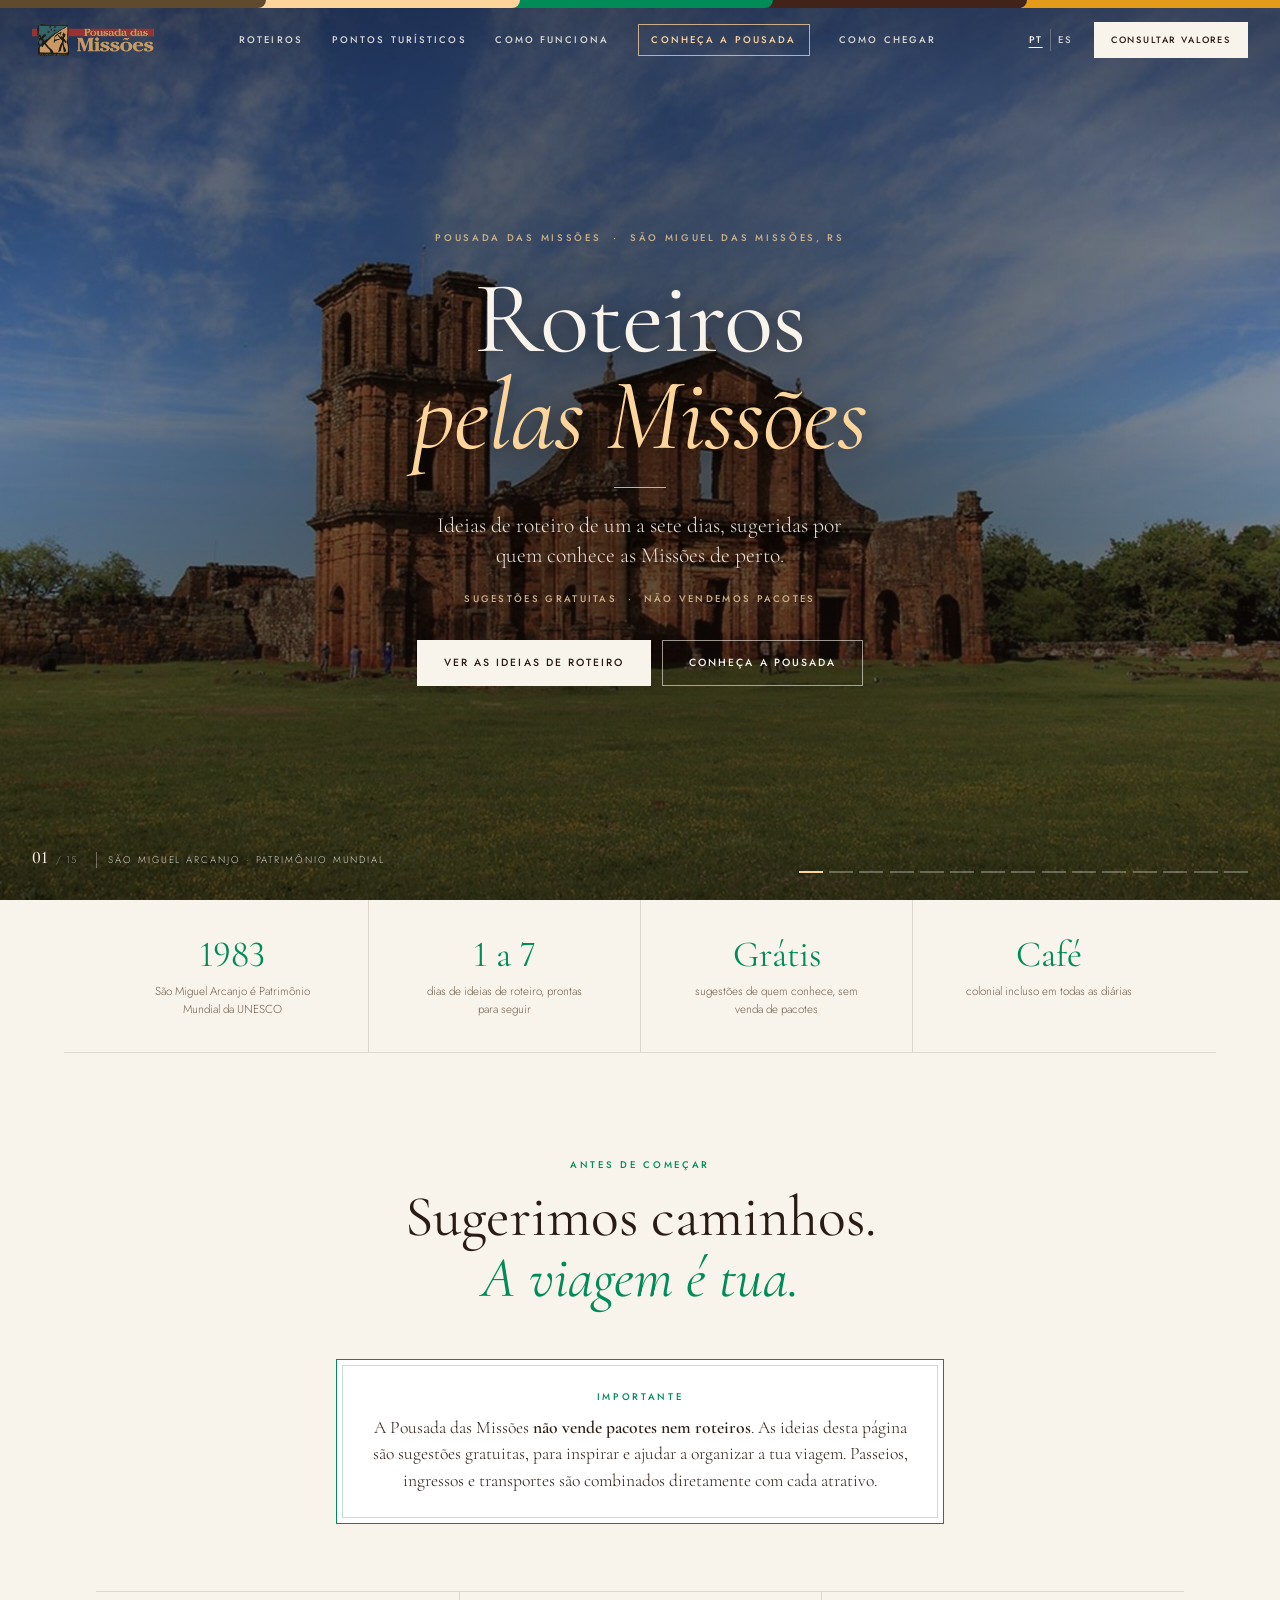
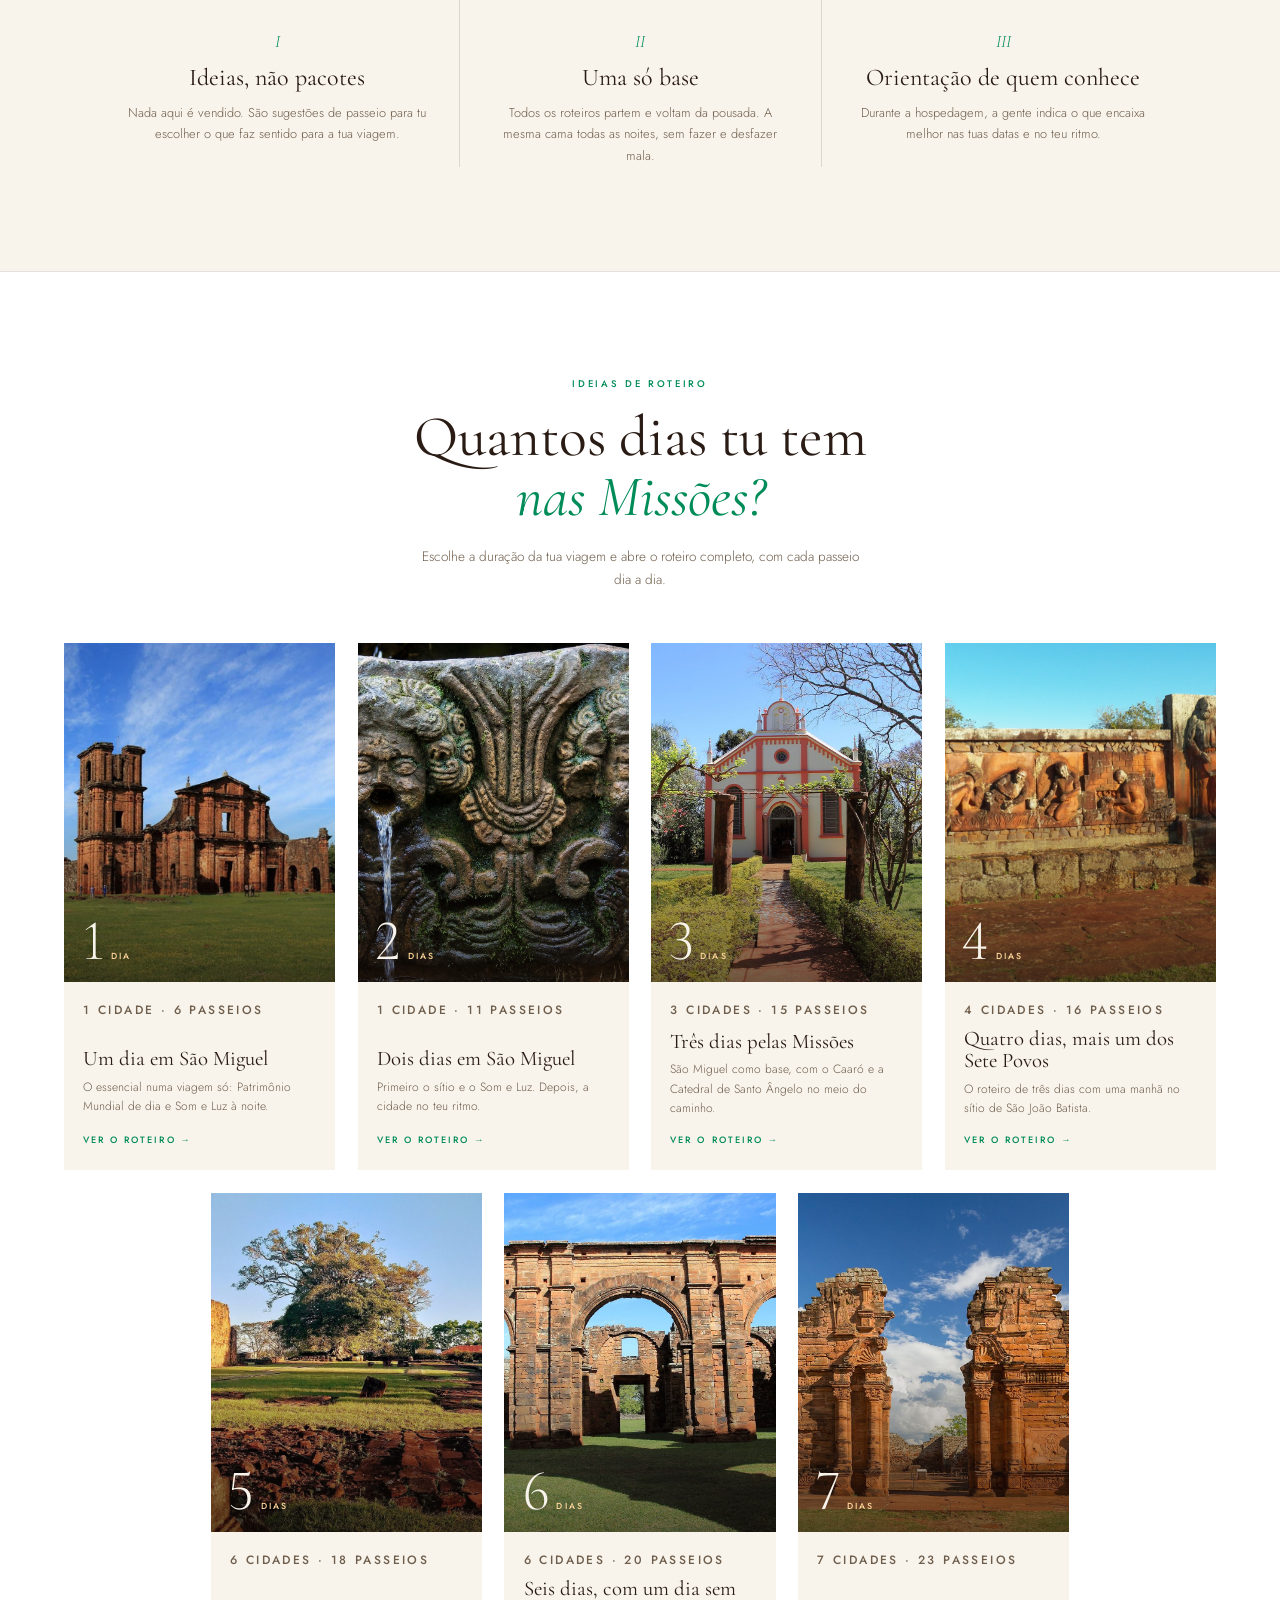
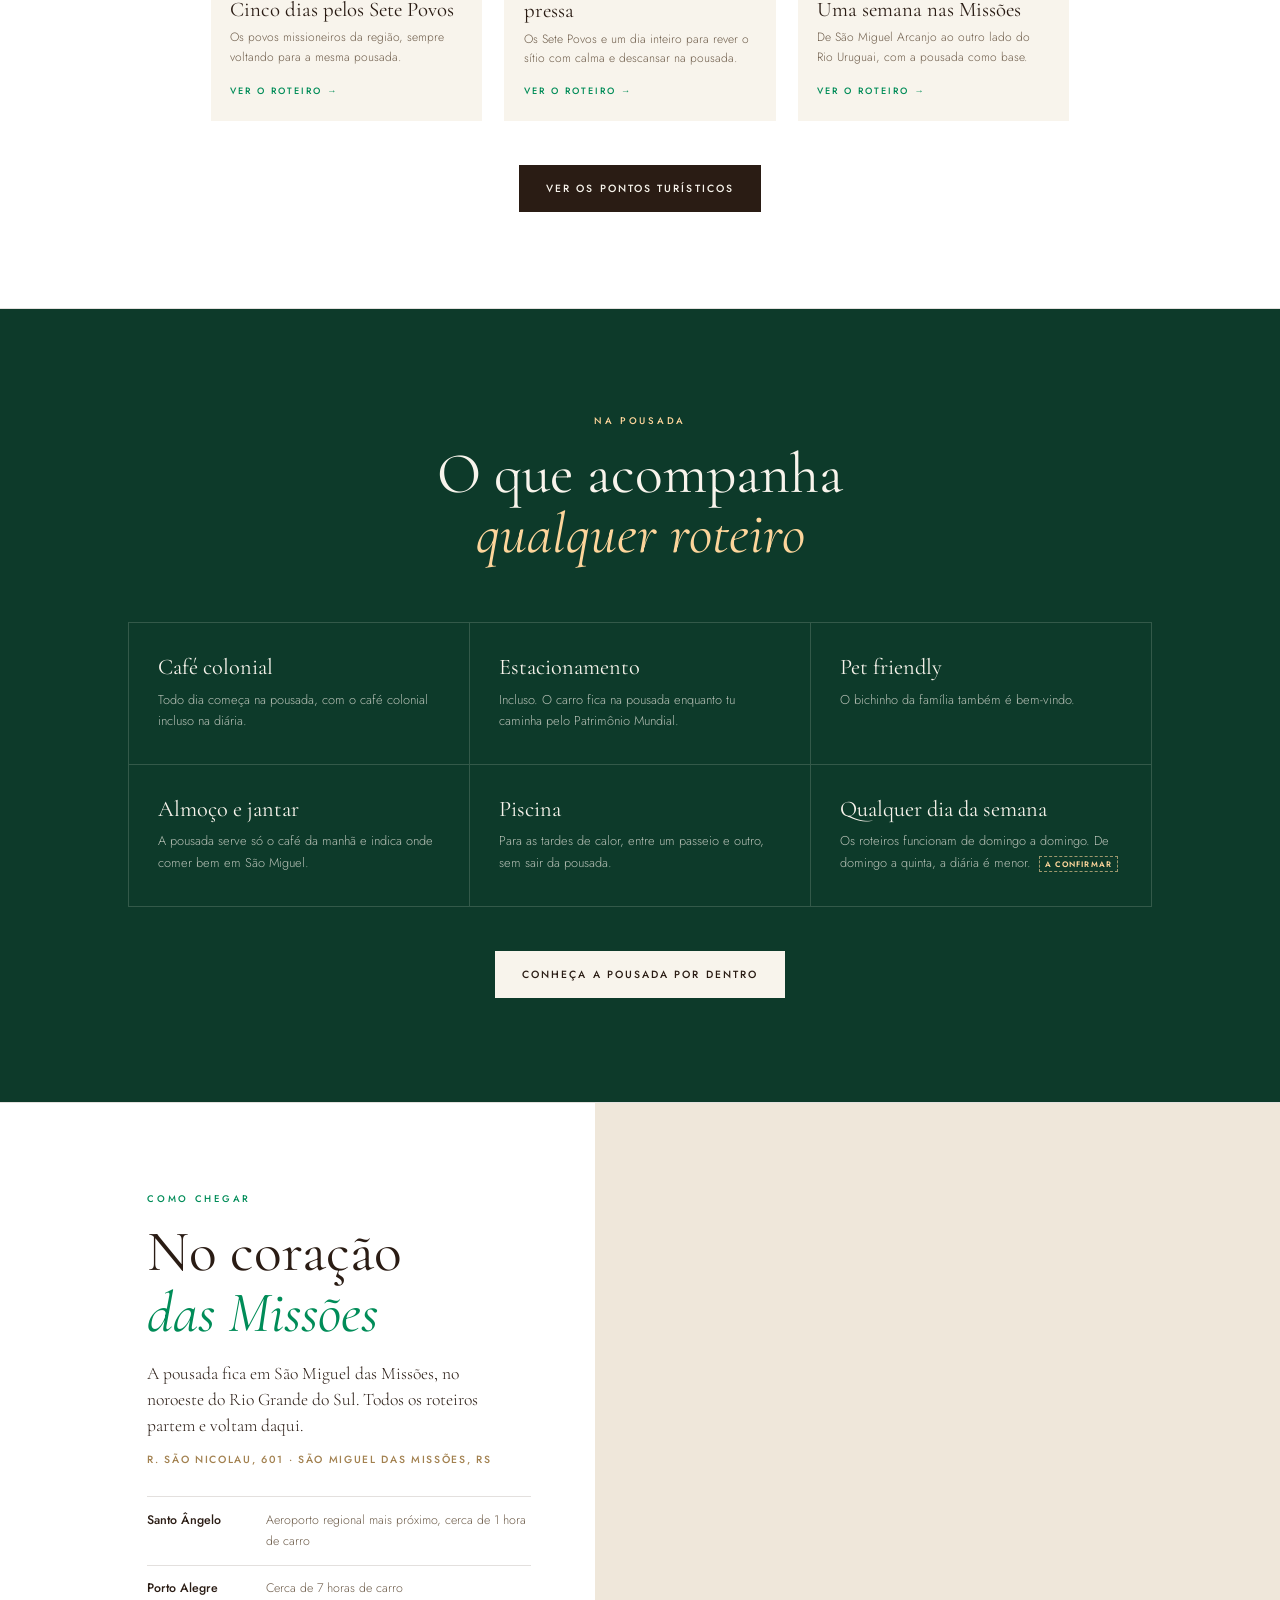
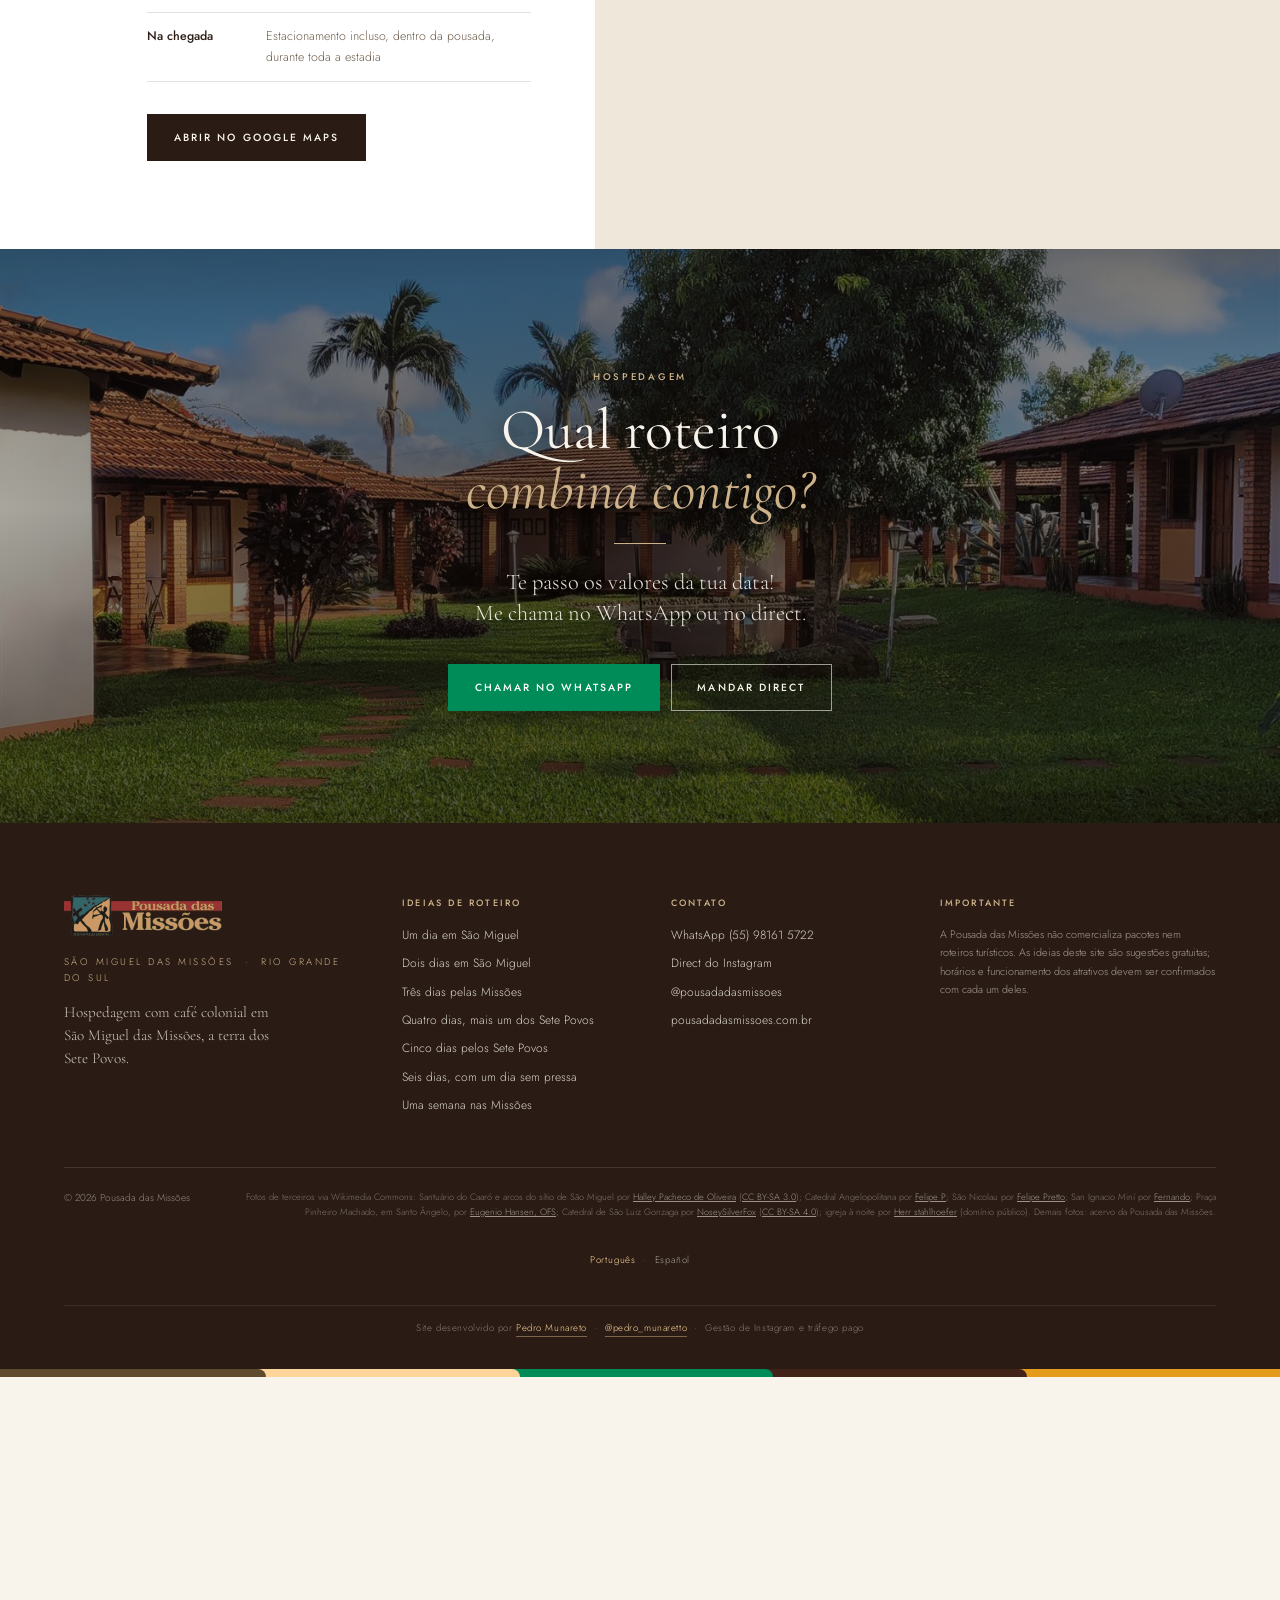
==== index.html @ 0c50c418 "Pagina de pontos turisticos (indice, galeria por ponto, links para os roteiros) e filtro de capa pel" ====
<!doctype html>
<html lang="pt-BR">
<head>
<meta charset="utf-8">
<meta name="viewport" content="width=device-width, initial-scale=1">
<title data-es="Itinerarios por las Misiones | Pousada das Missões">Roteiros pelas Missões | Pousada das Missões</title>
<meta name="description" content="Ideias de roteiro de um a sete dias em São Miguel das Missões e na região dos Sete Povos. Sugestões gratuitas da Pousada das Missões, que não vende pacotes." data-es-content="Ideas de itinerario de uno a siete días en São Miguel das Missões y en la región de los Siete Pueblos. Sugerencias gratuitas de la Pousada das Missões, que no vende paquetes.">
<!-- RASCUNHO: tirar a linha abaixo quando os donos aprovarem os textos -->
<meta name="robots" content="noindex">
<meta property="og:title" content="Roteiros pelas Missões | Pousada das Missões">
<meta property="og:description" content="Ideias de roteiro de um a sete dias. Sugestões gratuitas, sem venda de pacotes.">
<meta property="og:image" content="https://pedronicolasmm-coder.github.io/pousada-roteiros/img/capa.jpg">
<meta property="og:url" content="https://pedronicolasmm-coder.github.io/pousada-roteiros/">
<meta property="og:type" content="website">
<meta property="og:locale" content="pt_BR">
<meta property="og:locale:alternate" content="es_AR">
<meta name="theme-color" content="#2a1c14">
<link rel="icon" href="img/icone.png">
<link rel="apple-touch-icon" href="img/icone-180.png">
<link rel="alternate" hreflang="pt-BR" href="https://pedronicolasmm-coder.github.io/pousada-roteiros/">
<link rel="alternate" hreflang="es" href="https://pedronicolasmm-coder.github.io/pousada-roteiros/?lang=es">
<link rel="preconnect" href="https://fonts.googleapis.com">
<link rel="preconnect" href="https://fonts.gstatic.com" crossorigin>
<link href="https://fonts.googleapis.com/css2?family=Cormorant+Garamond:ital,wght@0,400;0,500;0,600;1,400;1,500&family=Jost:wght@300;400;500;600&display=swap" rel="stylesheet">
<script>/* idioma antes de desenhar a pagina: espanhol se o navegador pedir ou se a pessoa escolher ES */
(function(){var l='pt',e=0;try{var q=/[?&]lang=(pt|es)\b/.exec(location.search);if(q){l=q[1];e=1}else{try{localStorage.removeItem('lang')}catch(y){}var s=sessionStorage.getItem('lang');if(s==='pt'||s==='es'){l=s;e=1}else{var n=navigator.languages||[navigator.language||''];for(var i=0;i<n.length;i++){var c=String(n[i]).toLowerCase();if(c.indexOf('pt')===0)break;if(c.indexOf('es')===0){l='es';break}}}}}catch(x){}
window.IDIOMA=l;window.IDIOMA_ESCOLHIDO=e;if(l==='es'){var h=document.documentElement;h.lang='es';h.className+=' es';setTimeout(function(){h.className+=' pronto'},1500)}})();</script>
<link rel="stylesheet" href="estilo.css?v=20261112m">
</head>
<body>

<div class="faixa" aria-hidden="true"><i></i><i></i><i></i><i></i><i></i></div>

<header class="topo" id="topo">
  <a href="#" class="marca"><img src="img/logo.png" alt="Pousada das Missões"></a>
  <nav class="menu">
    <a href="#roteiros" data-es="Itinerarios">Roteiros</a>
    <a href="pontos.html" data-es="Qué visitar">Pontos turísticos</a>
    <a href="#sobre" data-es="Cómo funciona">Como funciona</a>
    <a href="pousada.html" class="destaque" data-es="Conocé la posada">Conheça a pousada</a>
    <a href="#chegar" data-es="Cómo llegar">Como chegar</a>
  </nav>
  <nav class="topo-mob" aria-label="Atalhos" data-es-aria-label="Accesos"><a href="index.html#roteiros" data-es="Itinerarios">Roteiros</a><a href="pousada.html" class="destaque" data-es="La posada">A pousada</a></nav>
  <button type="button" class="topo-menu-btn" id="menu-btn" aria-label="Abrir menu" data-es-aria-label="Abrir menú" aria-expanded="false"><span></span><span></span><span></span></button>
  <div class="topo-dir"><div class="idiomas" role="group" aria-label="Idioma"><a class="js-idioma" data-lang="pt" lang="pt-BR" hreflang="pt-BR" title="Português">PT</a><a class="js-idioma" data-lang="es" lang="es" hreflang="es" title="Español">ES</a></div><a class="btn btn-claro btn-peq" href="https://wa.me/5555981615722?text=Ol%C3%A1!%20Vi%20os%20roteiros%20e%20quero%20saber%20os%20valores%20para%20a%20minha%20data." data-es-href="https://wa.me/5555981615722?text=%C2%A1Hola%21%20Vi%20los%20itinerarios%20y%20quiero%20saber%20los%20precios%20para%20mi%20fecha." target="_blank" rel="noopener" data-es="Consultar precios">Consultar valores</a></div>
</header>

<section class="hero">
  <!-- capa rotativa: troca a cada 3 segundos. Para mudar, troque os arquivos ou acrescente outra linha igual (e mais um <i></i> em hero-prog) -->
  <div class="hero-fotos" aria-hidden="true">
    <figure class="foto hero-foto ativa" data-src="img/hero-igreja.jpg" data-legenda="São Miguel Arcanjo · Patrimônio Mundial" data-es-data-legenda="São Miguel Arcanjo · Patrimonio Mundial" data-label="Foto da capa: Patrimônio Mundial de São Miguel Arcanjo"></figure>
    <figure class="foto hero-foto" data-src="img/lugares/fonte.jpg" data-legenda="Fonte Missioneira · São Miguel das Missões" data-es-data-legenda="Fuente Misionera · São Miguel das Missões" data-label=""></figure>
    <figure class="foto hero-foto" data-src="img/hero-2.jpg" data-legenda="Cruz Missioneira · São Miguel das Missões" data-es-data-legenda="Cruz Misionera · São Miguel das Missões" data-label="" style="background-position: 38% center"></figure>
    <figure class="foto hero-foto" data-src="img/lugares/caaro.jpg" data-legenda="Santuário do Caaró · Caibaté" data-es-data-legenda="Santuario de Caaró · Caibaté" data-label=""></figure>
    <figure class="foto hero-foto" data-src="img/lugares/museu.jpg" data-legenda="Museu das Missões · São Miguel" data-es-data-legenda="Museo de las Misiones · São Miguel" data-label=""></figure>
    <figure class="foto hero-foto" data-src="img/hero-neblina.jpg" data-legenda="O sítio ao amanhecer · São Miguel" data-es-data-legenda="El sitio al amanecer · São Miguel" data-label=""></figure>
    <figure class="foto hero-foto" data-src="img/lugares/catedral.jpg" data-legenda="Catedral Angelopolitana · Santo Ângelo" data-es-data-legenda="Catedral Angelopolitana · Santo Ângelo" data-label=""></figure>
    <figure class="foto hero-foto" data-src="img/lugares/borraio.jpg" data-legenda="Borraio · São Miguel das Missões" data-es-data-legenda="Borraio · São Miguel das Missões" data-label=""></figure>
    <figure class="foto hero-foto" data-src="img/lugares/artesanato.jpg" data-legenda="Artesanato guarani · São Miguel das Missões" data-es-data-legenda="Artesanía guaraní · São Miguel das Missões" data-label=""></figure>
    <figure class="foto hero-foto" data-src="img/lugares/someluz.jpg" data-legenda="Espetáculo Som e Luz · São Miguel" data-es-data-legenda="Espectáculo Luz y Sonido · São Miguel" data-label=""></figure>
    <figure class="foto hero-foto" data-src="img/lugares/saojoao.jpg" data-legenda="Sítio de São João Batista · Entre-Ijuís" data-es-data-legenda="Sitio de São João Batista · Entre-Ijuís" data-label=""></figure>
    <figure class="foto hero-foto" data-src="img/hero-torre.jpg" data-legenda="A torre da igreja · São Miguel" data-es-data-legenda="La torre de la iglesia · São Miguel" data-label=""></figure>
    <figure class="foto hero-foto" data-src="img/lugares/saonic.jpg" data-legenda="São Nicolau · Sete Povos" data-es-data-legenda="São Nicolau · Siete Pueblos" data-label=""></figure>
    <figure class="foto hero-foto" data-src="img/lugares/argentina.jpg" data-legenda="San Ignacio Miní · Argentina" data-es-data-legenda="San Ignacio Miní · Argentina" data-label=""></figure>
    <figure class="foto hero-foto" data-src="img/capa.jpg" data-legenda="O Patrimônio Mundial a céu aberto" data-es-data-legenda="El Patrimonio Mundial a cielo abierto" data-label=""></figure>
  </div>
  <div class="hero-veu"></div>
  <div class="hero-txt">
    <p class="rotulo rotulo-claro">Pousada das Missões<span class="so-desk"> &nbsp;·&nbsp; </span><br class="so-mob">São Miguel das Missões, RS</p>
    <h1 data-es="Itinerarios<br><em>por las Misiones</em>">Roteiros<br><em>pelas Missões</em></h1>
    <span class="fio"></span>
    <p class="hero-sub" data-es="Ideas de itinerario de uno a siete días, sugeridas por quienes conocen las Misiones de cerca.">Ideias de roteiro de um a sete dias, sugeridas por quem conhece as Missões de perto.</p>
    <p class="selo" data-es="Sugerencias gratuitas<span class='so-desk'> &nbsp;·&nbsp; </span><br class='so-mob'>No vendemos paquetes">Sugestões gratuitas<span class="so-desk"> &nbsp;·&nbsp; </span><br class="so-mob">Não vendemos pacotes</p>
    <div class="hero-botoes">
      <a href="#roteiros" class="btn btn-claro" data-es="Ver las ideas de itinerario">Ver as ideias de roteiro</a>
      <a href="pousada.html" class="btn btn-contorno" data-es="Conocé la posada">Conheça a pousada</a>
    </div>
  </div>
  <div class="hero-rodape" aria-hidden="true">
    <p class="hero-legenda"><b id="hero-n">01</b><span id="hero-tot">/ 15</span><em id="hero-leg">São Miguel Arcanjo · Patrimônio Mundial</em></p>
    <div class="hero-prog" id="hero-prog"><i></i><i></i><i></i><i></i><i></i><i></i><i></i><i></i><i></i><i></i><i></i><i></i><i></i><i></i><i></i></div>
  </div>
</section>

<section class="fatos" aria-label="Em poucas palavras" data-es-aria-label="En pocas palabras">
  <div class="fato"><b>1983</b><span data-es="São Miguel Arcanjo es Patrimonio Mundial de la UNESCO">São Miguel Arcanjo é Patrimônio Mundial da UNESCO</span></div>
  <div class="fato"><b>1 a 7</b><span data-es="días de ideas de itinerario, listas para seguir">dias de ideias de roteiro, prontas para seguir</span></div>
  <div class="fato"><b data-es="Gratis">Grátis</b><span data-es="sugerencias de quienes conocen, sin venta de paquetes">sugestões de quem conhece, sem venda de pacotes</span></div>
  <div class="fato"><b data-es="Desayuno">Café</b><span data-es="colonial incluido en todas las tarifas">colonial incluso em todas as diárias</span></div>
</section>

<section class="sobre" id="sobre">
  <div class="sobre-cab">
    <p class="rotulo" data-es="Antes de empezar">Antes de começar</p>
    <h2 data-es="Sugerimos caminos.<br><em>El viaje es tuyo.</em>">Sugerimos caminhos.<br><em>A viagem é tua.</em></h2>
  </div>
  <div class="aviso">
    <p class="aviso-titulo">Importante</p>
    <p data-es="La Pousada das Missões <strong>no vende paquetes ni itinerarios</strong>. Las ideas de esta página son sugerencias gratuitas, para inspirarte y ayudarte a organizar tu viaje. Paseos, entradas y traslados se coordinan directamente con cada atractivo.">A Pousada das Missões <strong>não vende pacotes nem roteiros</strong>. As ideias desta página são sugestões gratuitas, para inspirar e ajudar a organizar a tua viagem. Passeios, ingressos e transportes são combinados diretamente com cada atrativo.</p>
  </div>
  <div class="pilares">
    <div class="pilar"><span class="pilar-n">I</span><h3 data-es="Ideas, no paquetes">Ideias, não pacotes</h3><p data-es="Acá no se vende nada. Son sugerencias de paseos para que elijas lo que tenga sentido para tu viaje.">Nada aqui é vendido. São sugestões de passeio para tu escolher o que faz sentido para a tua viagem.</p></div>
    <div class="pilar"><span class="pilar-n">II</span><h3 data-es="Una sola base">Uma só base</h3><p data-es="Todos los itinerarios salen de la posada y vuelven a ella. La misma cama todas las noches, sin armar y desarmar la valija.">Todos os roteiros partem e voltam da pousada. A mesma cama todas as noites, sem fazer e desfazer mala.</p></div>
    <div class="pilar"><span class="pilar-n">III</span><h3 data-es="Orientación de quienes conocen">Orientação de quem conhece</h3><p data-es="Durante la estadía, te indicamos lo que mejor encaja con tus fechas y tu ritmo.">Durante a hospedagem, a gente indica o que encaixa melhor nas tuas datas e no teu ritmo.</p></div>
  </div>
</section>

<section class="roteiros" id="roteiros">
  <div class="roteiros-cab">
    <p class="rotulo" data-es="Ideas de itinerario">Ideias de roteiro</p>
    <h2 data-es="¿Cuántos días tenés<br><em>en las Misiones?</em>">Quantos dias tu tem<br><em>nas Missões?</em></h2>
    <p class="roteiros-sub" data-es="Elegí la duración de tu viaje y abrí el itinerario completo, con cada paseo día a día.">Escolhe a duração da tua viagem e abre o roteiro completo, com cada passeio dia a dia.</p>
  </div>
  <div class="cards" id="cartoes"></div>
  <p class="pousada-ver"><a class="btn btn-escuro" href="pontos.html" data-es="Ver los atractivos turísticos">Ver os pontos turísticos</a></p>
</section>

<section class="pousada" id="pousada">
  <div class="pousada-cab">
    <p class="rotulo" data-es="En la posada">Na pousada</p>
    <h2 data-es="Lo que acompaña<br><em>cualquier itinerario</em>">O que acompanha<br><em>qualquer roteiro</em></h2>
  </div>
  <div class="grade">
    <div class="cartao"><h3 data-es="Desayuno colonial">Café colonial</h3><p data-es="Cada día empieza en la posada, con el desayuno colonial incluido en la tarifa.">Todo dia começa na pousada, com o café colonial incluso na diária.</p></div>
    <div class="cartao"><h3 data-es="Estacionamiento">Estacionamento</h3><p data-es="Incluido. El auto queda en la posada mientras recorrés el Patrimonio Mundial.">Incluso. O carro fica na pousada enquanto tu caminha pelo Patrimônio Mundial.</p></div>
    <div class="cartao"><h3>Pet friendly</h3><p data-es="La mascota de la familia también es bienvenida.">O bichinho da família também é bem-vindo.</p></div>
    <div class="cartao"><h3 data-es="Almuerzo y cena">Almoço e jantar</h3><p data-es="La posada sirve solo el desayuno y te indica dónde comer bien en São Miguel.">A pousada serve só o café da manhã e indica onde comer bem em São Miguel.</p></div>
    <div class="cartao"><h3>Piscina</h3><p data-es="Para las tardes de calor, entre un paseo y otro, sin salir de la posada.">Para as tardes de calor, entre um passeio e outro, sem sair da pousada.</p></div>
    <div class="cartao"><h3 data-es="Cualquier día de la semana">Qualquer dia da semana</h3><p data-es="Los itinerarios funcionan de domingo a domingo. De domingo a jueves, la tarifa es menor.<em class='conf' data-c='Confirmar se a pousada quer falar da diária menor aqui.'>a confirmar</em>">Os roteiros funcionam de domingo a domingo. De domingo a quinta, a diária é menor.<em class="conf" data-c="Confirmar se a pousada quer falar da diária menor aqui.">a confirmar</em></p></div>
  </div>
  <p class="pousada-ver"><a class="btn btn-claro" href="pousada.html" data-es="Conocé la posada por dentro">Conheça a pousada por dentro</a></p>
</section>

<section class="chegar" id="chegar">
  <div class="chegar-txt">
    <p class="rotulo" data-es="Cómo llegar">Como chegar</p>
    <h2 data-es="En el corazón<br><em>de las Misiones</em>">No coração<br><em>das Missões</em></h2>
    <p class="chegar-intro" data-es="La posada está en São Miguel das Missões, en el noroeste de Rio Grande do Sul, Brasil. Todos los itinerarios salen y vuelven acá.">A pousada fica em São Miguel das Missões, no noroeste do Rio Grande do Sul. Todos os roteiros partem e voltam daqui.</p>
    <p class="chegar-end">R. São Nicolau, 601 · São Miguel das Missões, RS</p>
    <ul class="chegar-lista">
      <li><b>Santo Ângelo</b><span data-es="Aeropuerto regional más cercano, a cerca de 1 hora en auto">Aeroporto regional mais próximo, cerca de 1 hora de carro</span></li>
      <li><b>Porto Alegre</b><span data-es="A cerca de 7 horas en auto">Cerca de 7 horas de carro</span></li>
      <li><b data-es="Al llegar">Na chegada</b><span data-es="Estacionamiento incluido, dentro de la posada, durante toda la estadía">Estacionamento incluso, dentro da pousada, durante toda a estadia</span></li>
    </ul>
    <a class="btn btn-escuro" href="https://www.google.com/maps/search/?api=1&amp;query=Pousada%20das%20Miss%C3%B5es%2C%20S%C3%A3o%20Miguel%20das%20Miss%C3%B5es%20RS" target="_blank" rel="noopener" data-es="Abrir en Google Maps">Abrir no Google Maps</a>
  </div>
  <div class="chegar-mapa">
    <iframe title="Mapa da Pousada das Missões" data-es-title="Mapa de la Pousada das Missões" loading="lazy" referrerpolicy="no-referrer-when-downgrade" src="https://maps.google.com/maps?q=Pousada%20das%20Miss%C3%B5es%2C%20S%C3%A3o%20Miguel%20das%20Miss%C3%B5es%20RS&amp;z=13&amp;output=embed"></iframe>
  </div>
</section>

<section class="cta" id="contato">
  <figure class="foto cta-foto" data-src="img/cta.jpg" data-label="Foto: hóspedes na placa da pousada"></figure>
  <div class="hero-veu"></div>
  <div class="cta-txt">
    <p class="rotulo rotulo-claro" data-es="Alojamiento">Hospedagem</p>
    <h2 data-es="¿Qué itinerario<br><em>va con vos?</em>">Qual roteiro<br><em>combina contigo?</em></h2>
    <span class="fio"></span>
    <p class="cta-sub" data-es="¡Te paso los precios para tu fecha!<br>Escribime por WhatsApp o por mensaje directo.">Te passo os valores da tua data!<br>Me chama no WhatsApp ou no direct.</p>
    <div class="botoes">
      <a class="btn btn-verde" href="https://wa.me/5555981615722?text=Ol%C3%A1!%20Vi%20os%20roteiros%20e%20quero%20saber%20os%20valores%20para%20a%20minha%20data." data-es-href="https://wa.me/5555981615722?text=%C2%A1Hola%21%20Vi%20los%20itinerarios%20y%20quiero%20saber%20los%20precios%20para%20mi%20fecha." target="_blank" rel="noopener" data-es="Escribir por WhatsApp">Chamar no WhatsApp</a>
      <a class="btn btn-contorno" href="https://ig.me/m/pousadadasmissoes" target="_blank" rel="noopener" data-es="Enviar mensaje directo">Mandar direct</a>
    </div>
  </div>
</section>

<footer class="rodape">
  <div class="rodape-grade">
    <div class="rodape-marca">
      <img src="img/logo.png" alt="Pousada das Missões">
      <p class="rodape-local">São Miguel das Missões &nbsp;·&nbsp; Rio Grande do Sul</p>
      <p class="rodape-frase" data-es="Alojamiento con desayuno colonial en São Miguel das Missões, la tierra de los Siete Pueblos.">Hospedagem com café colonial em São Miguel das Missões, a terra dos Sete Povos.</p>
    </div>
    <div>
      <p class="rodape-tit" data-es="Ideas de itinerario">Ideias de roteiro</p>
      <ul class="rodape-links" id="rodape-roteiros"></ul>
    </div>
    <div>
      <p class="rodape-tit" data-es="Contacto">Contato</p>
      <ul class="rodape-links">
        <li><a href="https://wa.me/5555981615722" target="_blank" rel="noopener">WhatsApp (55) 98161 5722</a></li>
        <li><a href="https://ig.me/m/pousadadasmissoes" target="_blank" rel="noopener" data-es="Mensaje directo de Instagram">Direct do Instagram</a></li>
        <li><a href="https://instagram.com/pousadadasmissoes" target="_blank" rel="noopener">@pousadadasmissoes</a></li>
        <li><a href="https://pousadadasmissoes.com.br" target="_blank" rel="noopener">pousadadasmissoes.com.br</a></li>
      </ul>
    </div>
    <div>
      <p class="rodape-tit">Importante</p>
      <p class="rodape-aviso" data-es="La Pousada das Missões no comercializa paquetes ni itinerarios turísticos. Las ideas de este sitio son sugerencias gratuitas; los horarios y el funcionamiento de los atractivos deben confirmarse con cada uno de ellos.">A Pousada das Missões não comercializa pacotes nem roteiros turísticos. As ideias deste site são sugestões gratuitas; horários e funcionamento dos atrativos devem ser confirmados com cada um deles.</p>
    </div>
  </div>
  <div class="rodape-base">
    <p>© <span id="ano">2026</span> Pousada das Missões</p>
    <p class="creditos"><span data-es="Fotos de terceros vía Wikimedia Commons:">Fotos de terceiros via Wikimedia Commons:</span>
      <span data-es="Santuario de Caaró y arcos del sitio de São Miguel por">Santuário do Caaró e arcos do sítio de São Miguel por</span> <a href="https://commons.wikimedia.org/wiki/File:Santu%C3%A1rio_de_Caar%C3%B3_01.jpg" target="_blank" rel="noopener">Halley Pacheco de Oliveira</a> (<a href="https://creativecommons.org/licenses/by-sa/3.0/deed.pt-br" target="_blank" rel="noopener">CC BY-SA 3.0</a>);
      Catedral Angelopolitana por <a href="https://commons.wikimedia.org/wiki/File:Catedral_angelopolitana_santo_angelo.jpg" target="_blank" rel="noopener">Felipe P</a>;
      São Nicolau por <a href="https://commons.wikimedia.org/wiki/File:Ruinas_sao_nicolau3.jpg" target="_blank" rel="noopener">Felipe Pretto</a>;
      San Ignacio Miní por <a href="https://commons.wikimedia.org/wiki/File:Ruins_of_San_Ignacio_Min%C3%AD_-_Church.jpg" target="_blank" rel="noopener">Fernando</a>;
      <span data-es="Plaza Pinheiro Machado, en Santo Ângelo, por">Praça Pinheiro Machado, em Santo Ângelo, por</span> <a href="https://commons.wikimedia.org/wiki/File:Pra%C3%A7a_Pinheiro_Machado,_Santo_%C3%82ngelo_54.jpg" target="_blank" rel="noopener">Eugenio Hansen, OFS</a>;
      Catedral de São Luiz Gonzaga por <a href="https://commons.wikimedia.org/wiki/File:Cathedral_Basilica_S%C3%A3o_Luiz_Gonzaga,_%D1%81ampan%C3%A1rio.jpg" target="_blank" rel="noopener">NoseySilverFox</a>
      (<a href="https://creativecommons.org/licenses/by-sa/4.0/deed.pt-br" target="_blank" rel="noopener">CC BY-SA 4.0</a>);
      <span data-es="iglesia de noche por">igreja à noite por</span> <a href="https://commons.wikimedia.org/wiki/File:Igreja_jesu%C3%ADtica_a_noite_em_S%C3%A3o_Miguel_das_Miss%C3%B5es,_RS.jpg" target="_blank" rel="noopener">Herr stahlhoefer</a> <span data-es="(dominio público). Las demás fotos: archivo de la Pousada das Missões.">(domínio público). Demais fotos: acervo da Pousada das Missões.</span></p>
    <p class="rodape-idiomas"><a class="js-idioma" data-lang="pt" lang="pt-BR" hreflang="pt-BR">Português</a> &nbsp;·&nbsp; <a class="js-idioma" data-lang="es" lang="es" hreflang="es">Español</a></p>
    <p class="assinatura"><span data-es="Sitio desarrollado por">Site desenvolvido por</span> <a href="https://wa.me/5555991011436?text=Ol%C3%A1%20Pedro!%20Vi%20o%20site%20da%20Pousada%20das%20Miss%C3%B5es." target="_blank" rel="noopener">Pedro Munareto</a> &nbsp;·&nbsp; <a href="https://www.instagram.com/pedro_munaretto/" target="_blank" rel="noopener">@pedro_munaretto</a> &nbsp;·&nbsp; <span data-es="Gestión de Instagram y tráfico pago">Gestão de Instagram e tráfego pago</span></p>
  </div>
</footer>
<div class="faixa faixa-base" aria-hidden="true"><i></i><i></i><i></i><i></i><i></i></div>

<script src="roteiros.js?v=20261112m"></script>
<script src="es.js?v=20261112m"></script>
<script src="app.js?v=20261112m"></script>
</body>
</html>
---- estilo.css ----
:root {
  --tinta: #2a1c14;
  --escuro: #3a2418;
  --marrom: #5f4a2e;
  --bronze: #a2804f;
  --bronze-claro: #cdb28a;
  --verde: #008c58;
  --verde-escuro: #0d3a2a;
  --creme: #fdd59b;
  --marfim: #f8f4ec;
  --areia: #efe7da;
  --suave: #6f5e4c;
  --linha: rgba(58, 36, 24, .14);
  --serif: "Cormorant Garamond", Garamond, "Times New Roman", serif;
  --sans: "Jost", "Helvetica Neue", Arial, sans-serif;
  --largura: 1160px;
}
* { margin: 0; padding: 0; box-sizing: border-box; }
html { scroll-behavior: smooth; scroll-padding-top: 80px; }
body { background: var(--marfim); color: var(--tinta); font-family: var(--sans); font-weight: 300; font-size: 17px; line-height: 1.7; -webkit-font-smoothing: antialiased; }
img { max-width: 100%; display: block; }
a { color: inherit; }
strong { font-weight: 500; }
h1, h2, h3, h4 { font-family: var(--serif); font-weight: 400; line-height: 1.05; }
.rot-num, .seletor button b, .pilar-n { font-variant-numeric: lining-nums; font-feature-settings: "lnum" 1; }
h1 em, h2 em { font-style: italic; color: var(--verde); }

/* faixa fina com as cores da marca */
.faixa { display: flex; height: 4px; position: relative; z-index: 40; }
.faixa i { flex: 1; }
.faixa i:nth-child(1) { background: #5f4a2e; }
.faixa i:nth-child(2) { background: #fdd59b; }
.faixa i:nth-child(3) { background: #008c58; }
.faixa i:nth-child(4) { background: #42231a; }
.faixa i:nth-child(5) { background: #e59b1a; }

/* rotulos e fios */
.rotulo { font-family: var(--sans); font-size: 12px; font-weight: 500; letter-spacing: .28em; text-transform: uppercase; color: var(--verde); }
.rotulo-claro { color: var(--bronze-claro); }
.so-mob { display: none; }
@media (max-width: 760px) { .so-mob { display: inline; } }
.fio { display: block; width: 64px; height: 1px; background: var(--bronze-claro); margin: 28px auto; }

/* botoes */
.btn { display: inline-flex; align-items: center; justify-content: center; gap: 12px; text-decoration: none; font-family: var(--sans); font-size: 13px; font-weight: 500; letter-spacing: .2em; text-transform: uppercase; padding: 17px 32px; border: 1px solid transparent; cursor: pointer; transition: background .25s ease, color .25s ease, border-color .25s ease; }
.btn-claro { background: var(--marfim); color: var(--tinta); }
.btn-claro:hover { background: var(--bronze-claro); }
.btn-contorno { border-color: rgba(248, 244, 236, .6); color: var(--marfim); }
.btn-contorno:hover { background: rgba(248, 244, 236, .12); border-color: var(--marfim); }
.btn-escuro { background: var(--tinta); color: var(--marfim); }
.btn-escuro:hover { background: var(--marrom); }
.btn-peq { padding: 11px 20px; font-size: 11.5px; }

/* topo */
.topo { position: fixed; top: 4px; left: 0; right: 0; z-index: 30; display: flex; align-items: center; justify-content: space-between; gap: 24px; padding: 18px 40px; transition: background .3s ease, padding .3s ease, box-shadow .3s ease; }
.topo .marca img { height: 40px; width: auto; transition: height .3s ease; }
.menu { display: flex; gap: 36px; }
.menu a { text-decoration: none; font-size: 12px; font-weight: 500; letter-spacing: .22em; text-transform: uppercase; color: var(--marfim); opacity: .85; }
.menu a:hover { opacity: 1; }
.topo.solido { background: rgba(248, 244, 236, .97); backdrop-filter: blur(10px); padding: 12px 40px; box-shadow: 0 1px 0 var(--linha); }
.topo.solido .menu a { color: var(--tinta); }
.topo.solido .btn-claro { background: var(--tinta); color: var(--marfim); }
.topo.solido .btn-claro:hover { background: var(--marrom); }
.topo.solido .marca img { height: 34px; }

/* fotos com espaco reservado */
.foto { position: relative; margin: 0; background-color: var(--areia); background-size: cover; background-position: center; }
.foto::before { content: ""; position: absolute; inset: 14px; border: 1px solid rgba(162, 128, 79, .35); pointer-events: none; }
.foto.ok::before { display: none; }
.foto-label { position: absolute; left: 50%; top: 50%; transform: translate(-50%, -50%); width: max-content; max-width: 80%; text-align: center; font-family: var(--serif); font-style: italic; font-size: 17px; color: var(--suave); }
.foto.ok .foto-label { display: none; }

/* hero */
.hero { position: relative; min-height: clamp(640px, 100vh, 960px); min-height: clamp(640px, 100svh, 960px); display: flex; align-items: center; justify-content: center; text-align: center; overflow: hidden; background: var(--tinta); }
.hero-foto { position: absolute; inset: 0; background-color: #3b2a1f; background-image: radial-gradient(ellipse at 50% 35%, rgba(205, 178, 138, .18), transparent 65%); }
.hero-foto::before { border-color: rgba(205, 178, 138, .25); inset: 24px; }
.hero-foto .foto-label { top: auto; bottom: 104px; transform: translateX(-50%); color: rgba(248, 244, 236, .55); font-size: 15px; }
.hero-veu { position: absolute; inset: 0; background: linear-gradient(180deg, rgba(20, 12, 8, .55) 0%, rgba(20, 12, 8, .25) 40%, rgba(20, 12, 8, .6) 100%); }
.hero-txt { position: relative; z-index: 2; padding: 140px 20px 120px; max-width: 860px; }
.hero h1 { margin-top: 30px; color: var(--marfim); font-size: clamp(58px, 10vw, 128px); letter-spacing: -.01em; line-height: .95; }
.hero h1 em { color: var(--creme); }
.hero-sub { font-family: var(--serif); font-size: clamp(21px, 2.6vw, 27px); line-height: 1.4; color: rgba(248, 244, 236, .92); max-width: 560px; margin: 0 auto; }
.selo { margin: 26px 0 40px; font-size: 12px; font-weight: 500; letter-spacing: .24em; text-transform: uppercase; color: var(--bronze-claro); }
.rolar { position: absolute; bottom: 30px; left: 50%; transform: translateX(-50%); z-index: 2; width: 1px; height: 56px; background: rgba(248, 244, 236, .25); overflow: hidden; }
.rolar span { position: absolute; left: 0; top: -40%; width: 1px; height: 40%; background: var(--marfim); animation: desce 2.2s ease-in-out infinite; }
@keyframes desce { to { top: 100%; } }

/* secoes */
section h2 { font-size: clamp(42px, 6vw, 72px); color: var(--tinta); margin-top: 18px; }
.sobre, .pousada { max-width: var(--largura); margin: 0 auto; padding: 130px 40px; }
.sobre-cab, .roteiros-cab, .pousada-cab { text-align: center; }
.aviso { max-width: 760px; margin: 64px auto 0; padding: 36px 44px; border: 1px solid var(--verde); background: #fff; text-align: center; position: relative; }
.aviso::before { content: ""; position: absolute; inset: 6px; border: 1px solid rgba(205, 178, 138, .45); pointer-events: none; }
.aviso-titulo { font-size: 12px; font-weight: 500; letter-spacing: .28em; text-transform: uppercase; color: var(--verde); margin-bottom: 12px; }
.aviso p:last-child { font-family: var(--serif); font-size: 22px; line-height: 1.5; color: var(--tinta); }
.aviso strong { font-weight: 600; }
.pilares { display: grid; grid-template-columns: repeat(3, 1fr); margin-top: 84px; border-top: 1px solid var(--linha); }
.pilar { padding: 44px 36px 0; text-align: center; }
.pilar + .pilar { border-left: 1px solid var(--linha); }
.pilar-n { font-family: var(--serif); font-style: italic; font-size: 22px; color: var(--verde); }
.pilar h3 { font-size: 30px; margin: 10px 0 14px; color: var(--tinta); }
.pilar p { color: var(--suave); font-size: 16px; }

/* roteiros */
.roteiros { background: #fff; padding: 130px 0 120px; border-top: 1px solid var(--linha); border-bottom: 1px solid var(--linha); }
.seletor-wrap { position: sticky; top: 62px; z-index: 20; background: rgba(255, 255, 255, .97); backdrop-filter: blur(10px); margin-top: 56px; border-top: 1px solid var(--linha); border-bottom: 1px solid var(--linha); }
.seletor { max-width: var(--largura); margin: 0 auto; display: flex; justify-content: center; }
.seletor button { flex: 1 1 0; max-width: 150px; min-width: 0; background: none; border: 0; cursor: pointer; padding: 18px 6px 16px; display: flex; align-items: baseline; justify-content: center; gap: 7px; color: var(--suave); font-family: var(--sans); position: relative; transition: color .2s ease; }
.seletor button b { font-family: var(--serif); font-weight: 500; font-size: 30px; line-height: 1; }
.seletor button small { font-size: 11px; font-weight: 500; letter-spacing: .2em; text-transform: uppercase; }
.seletor button::after { content: ""; position: absolute; left: 22%; right: 22%; bottom: -1px; height: 2px; background: var(--verde); transform: scaleX(0); transition: transform .25s ease; }
.seletor button:hover { color: var(--tinta); }
.seletor button.ativo { color: var(--tinta); }
.seletor button.ativo::after { transform: scaleX(1); }

.painel { max-width: var(--largura); margin: 0 auto; padding: 80px 40px 0; display: grid; grid-template-columns: 5fr 7fr; gap: 72px; align-items: start; animation: entra .5s ease; }
@keyframes entra { from { opacity: 0; transform: translateY(10px); } }
.rot-info { position: sticky; top: 160px; }
.rot-num { font-family: var(--serif); font-size: 120px; line-height: .8; color: var(--verde); font-weight: 400; }
.rot-num small { font-family: var(--sans); font-size: 12px; letter-spacing: .28em; text-transform: uppercase; color: var(--verde); margin-left: 10px; vertical-align: middle; }
.rot-info h3 { font-size: clamp(36px, 4vw, 48px); margin: 22px 0 18px; color: var(--tinta); }
.rot-resumo { font-family: var(--serif); font-size: 22px; line-height: 1.45; color: var(--tinta); }
.rot-ideal { margin-top: 26px; padding-top: 20px; border-top: 1px solid var(--linha); color: var(--suave); font-size: 16px; }
.rot-ideal span { display: block; font-size: 11.5px; font-weight: 500; letter-spacing: .24em; text-transform: uppercase; color: var(--verde); margin-bottom: 4px; }
.rot-info .btn { margin-top: 34px; }
.rot-foto-b { margin-top: 40px; aspect-ratio: 4 / 5; }
.rot-foto-a { aspect-ratio: 16 / 10; margin-bottom: 56px; }

.dia { padding: 0 0 44px; margin-bottom: 44px; border-bottom: 1px solid var(--linha); }
.dia:last-child { border-bottom: 0; margin-bottom: 0; }
.dia header { margin-bottom: 26px; }
.dia-ord { font-size: 12px; font-weight: 500; letter-spacing: .28em; text-transform: uppercase; color: var(--verde); }
.dia h4 { font-size: 36px; color: var(--tinta); margin-top: 6px; }
.periodo { display: grid; grid-template-columns: 110px 1fr; gap: 24px; padding: 18px 0; border-top: 1px solid var(--linha); }
.periodo-nome { font-family: var(--serif); font-style: italic; font-size: 21px; color: var(--bronze); line-height: 1.3; }
.periodo ul { list-style: none; }
.periodo li + li { margin-top: 16px; }
.periodo h5 { font-family: var(--sans); font-size: 16.5px; font-weight: 500; line-height: 1.4; color: var(--tinta); }
.periodo p { font-size: 15.5px; color: var(--suave); line-height: 1.6; margin-top: 2px; }
.rot-nota { margin-top: 40px; padding: 22px 26px; background: var(--marfim); border-left: 2px solid var(--verde); font-size: 14.5px; color: var(--suave); line-height: 1.6; }
.rot-nota b { font-weight: 500; color: var(--tinta); }

/* etiqueta de rascunho */
.conf { display: inline-block; vertical-align: middle; margin-left: 10px; font-family: var(--sans); font-style: normal; font-size: 10px; font-weight: 600; letter-spacing: .14em; text-transform: uppercase; color: #9a5b1c; border: 1px dashed #d9a35c; padding: 0 6px; line-height: 1.8; cursor: help; position: relative; }
.conf:hover::after { content: attr(data-c); position: absolute; left: 0; top: 130%; z-index: 5; width: 240px; text-transform: none; letter-spacing: 0; font-weight: 400; font-size: 13px; line-height: 1.45; color: var(--tinta); background: #fff; border: 1px solid #d9a35c; padding: 8px 10px; box-shadow: 0 10px 24px rgba(0, 0, 0, .12); }
body.final .conf { display: none; }

/* na pousada */
.grade { display: grid; grid-template-columns: repeat(3, 1fr); margin-top: 72px; border-top: 1px solid var(--linha); border-left: 1px solid var(--linha); }
.cartao { padding: 40px 36px; border-right: 1px solid var(--linha); border-bottom: 1px solid var(--linha); background: transparent; transition: background .25s ease; }
.cartao:hover { background: #fff; }
.cartao h3 { font-size: 28px; color: var(--tinta); margin-bottom: 12px; }
.cartao p { color: var(--suave); font-size: 16px; }

/* cta */
.cta { position: relative; overflow: hidden; background: var(--tinta); text-align: center; }
.cta-foto { position: absolute; inset: 0; background-color: #3b2a1f; }
.cta-foto::before { border-color: rgba(205, 178, 138, .25); inset: 24px; }
.cta-foto .foto-label { top: 52px; transform: translateX(-50%); color: rgba(248, 244, 236, .55); font-size: 15px; }
.cta-txt { position: relative; z-index: 2; padding: 150px 20px 140px; max-width: 760px; margin: 0 auto; }
.cta h2 { color: var(--marfim); }
.cta h2 em { color: var(--bronze-claro); }
.cta-sub { font-family: var(--serif); font-size: clamp(22px, 2.6vw, 28px); line-height: 1.4; color: rgba(248, 244, 236, .92); }
.botoes { display: flex; gap: 14px; flex-wrap: wrap; justify-content: center; margin-top: 44px; }

/* rodape */
.rodape { background: var(--tinta); color: rgba(248, 244, 236, .7); text-align: center; padding: 80px 24px 56px; font-size: 14px; }
.rodape img { height: 52px; width: auto; margin: 0 auto 22px; }
.rodape-local { font-size: 12px; letter-spacing: .26em; text-transform: uppercase; color: var(--bronze-claro); }
.contatos { margin: 28px 0 0; display: flex; gap: 32px; justify-content: center; flex-wrap: wrap; }
.contatos a { text-decoration: none; color: var(--marfim); font-size: 15px; border-bottom: 1px solid rgba(205, 178, 138, .4); padding-bottom: 2px; }
.contatos a:hover { border-color: var(--bronze-claro); }
.nota { max-width: 620px; margin: 44px auto 0; padding-top: 28px; border-top: 1px solid rgba(248, 244, 236, .12); font-size: 13px; line-height: 1.7; color: rgba(248, 244, 236, .5); }

@media (max-width: 900px) {
  .painel { grid-template-columns: 1fr; gap: 0; padding-top: 56px; }
  .rot-info { position: static; }
  .rot-foto-b { display: none; }
  .rot-info .btn { display: none; }
  .rot-col { margin-top: 44px; }
  .rot-foto-a { margin-bottom: 44px; }
}
@media (max-width: 760px) {
  body { font-size: 16px; }
  .menu { display: none; }
  .so-desk { display: none; }
  .rotulo-claro { line-height: 2; }
  .topo .btn-peq { padding: 10px 14px; font-size: 10.5px; letter-spacing: .14em; }
  .topo, .topo.solido { padding: 12px 16px; }
  .topo .marca img { height: 32px; }
  .topo.solido .marca img { height: 30px; }
  .sobre, .pousada { padding: 96px 16px; }
  .roteiros { padding: 96px 0 90px; }
  .painel { padding-left: 16px; padding-right: 16px; }
  .aviso { padding: 30px 22px; margin-top: 48px; }
  .aviso p:last-child { font-size: 20px; }
  .pilares, .grade { grid-template-columns: 1fr; }
  .pilares { margin-top: 56px; }
  .pilar { padding: 36px 8px; }
  .pilar + .pilar { border-left: 0; border-top: 1px solid var(--linha); }
  .cartao { padding: 30px 24px; }
  .seletor-wrap { top: 56px; margin-top: 44px; }
  .seletor button { flex-direction: column; align-items: center; gap: 2px; padding: 12px 0 10px; }
  .seletor button b { font-size: 25px; }
  .seletor button small { font-size: 9px; letter-spacing: .14em; }
  .rot-num { font-size: 92px; }
  .periodo { grid-template-columns: 1fr; gap: 6px; }
  .dia h4 { font-size: 31px; }
  .hero-txt { padding: 120px 16px 110px; }
  .btn { padding: 16px 24px; letter-spacing: .16em; }
  .botoes .btn { width: 100%; max-width: 320px; }
  .contatos { flex-direction: column; gap: 14px; align-items: center; }
}
@media (prefers-reduced-motion: reduce) { * { animation: none !important; transition: none !important; scroll-behavior: auto !important; } }

/* ===== toque da identidade da pousada: verde, creme e a faixa das artes ===== */
.btn-verde { background: var(--verde); color: #fff; }
.btn-verde:hover { background: var(--verde-escuro); }
.topo.solido .btn-claro { background: var(--verde); color: #fff; }
.topo.solido .btn-claro:hover { background: var(--verde-escuro); }
.seletor button.ativo { color: var(--verde); }
.aviso::before { border-color: rgba(0, 140, 88, .25); }

.faixa { height: 10px; background: #e59b1a; overflow: hidden; }
.faixa i { position: relative; margin-right: -16px; border-bottom-right-radius: 16px; }
.faixa i:nth-child(1) { z-index: 5; } .faixa i:nth-child(2) { z-index: 4; } .faixa i:nth-child(3) { z-index: 3; } .faixa i:nth-child(4) { z-index: 2; }
.faixa i:nth-child(5) { z-index: 1; margin-right: 0; border-radius: 0; }
.faixa-base i { border-radius: 0 16px 0 0; }
.topo { top: 10px; }

.pousada { max-width: none; background: var(--verde-escuro); padding-left: max(40px, calc((100% - 1080px) / 2)); padding-right: max(40px, calc((100% - 1080px) / 2)); }
.pousada h2 { color: var(--marfim); }
.pousada h2 em { color: var(--creme); }
.pousada .rotulo { color: var(--creme); }
.pousada .grade { border-color: rgba(248, 244, 236, .16); }
.pousada .cartao { border-color: rgba(248, 244, 236, .16); }
.pousada .cartao:hover { background: rgba(255, 255, 255, .04); }
.pousada .cartao h3 { color: var(--marfim); }
.pousada .cartao p { color: rgba(248, 244, 236, .72); }
.pousada .conf { color: var(--creme); border-color: rgba(253, 213, 155, .6); }

.creditos { max-width: 720px; margin: 22px auto 0; font-size: 11.5px; line-height: 1.7; color: rgba(248, 244, 236, .4); }
.creditos a { color: rgba(248, 244, 236, .55); }

@media (max-width: 760px) {
  .pousada { padding-left: 16px; padding-right: 16px; }
}

/* leitura do texto sobre foto */
.hero-veu { background:
  radial-gradient(ellipse 70% 60% at 50% 50%, rgba(18, 11, 7, .55), rgba(18, 11, 7, 0) 75%),
  linear-gradient(180deg, rgba(18, 11, 7, .6) 0%, rgba(18, 11, 7, .35) 45%, rgba(18, 11, 7, .7) 100%); }
.hero h1, .hero-sub, .cta h2, .cta-sub { text-shadow: 0 2px 24px rgba(0, 0, 0, .45); }

/* capa rotativa */
.hero-fotos { position: absolute; inset: 0; overflow: hidden; }
.hero-fotos .hero-foto { opacity: 0; transform: scale(1.06); transition: opacity 1.2s ease, transform 6s linear; }
.hero-fotos .hero-foto.ativa { opacity: 1; transform: scale(1); }

/* faixa colorida presa no topo, colada na barra do menu (sem fresta ao rolar) */
.faixa:not(.faixa-base) { position: fixed; top: 0; left: 0; right: 0; }

/* ===== cartoes dos roteiros (pagina inicial e "outras ideias") ===== */
.roteiros-sub { max-width: 560px; margin: 22px auto 0; color: var(--suave); font-size: 17px; }
.cards { max-width: var(--largura); margin: 64px auto 0; padding: 0 40px; display: flex; flex-wrap: wrap; justify-content: center; gap: 28px; box-sizing: content-box; }
.card { flex: 0 1 calc((100% - 84px) / 4); min-width: 0; display: flex; flex-direction: column; text-decoration: none; color: inherit; background: var(--marfim); transition: transform .3s ease, box-shadow .3s ease; }
.card:hover { transform: translateY(-4px); box-shadow: 0 18px 40px rgba(42, 28, 20, .12); }
.card-foto { aspect-ratio: 4 / 5; overflow: hidden; }
.card-foto::after { content: ""; position: absolute; inset: 0; background: linear-gradient(180deg, rgba(20, 12, 8, 0) 45%, rgba(20, 12, 8, .6)); }
.card-num { position: absolute; left: 22px; bottom: 14px; z-index: 2; font-family: var(--serif); font-size: 72px; line-height: 1; color: var(--marfim); font-variant-numeric: lining-nums; font-feature-settings: "lnum" 1; }
.card-num small { font-family: var(--sans); font-size: 11px; font-weight: 500; letter-spacing: .24em; text-transform: uppercase; color: var(--creme); margin-left: 8px; }
.card-txt { flex: 1; display: flex; flex-direction: column; padding: 24px 24px 28px; }
.card-txt h3 { font-size: 26px; color: var(--tinta); margin-bottom: 10px; }
.card-txt p { flex: 1; font-size: 15px; line-height: 1.6; color: var(--suave); }
.card-ver { margin-top: 18px; font-size: 11.5px; font-weight: 500; letter-spacing: .22em; text-transform: uppercase; color: var(--verde); }
.card-ver i { display: inline-block; font-style: normal; transition: transform .25s ease; }
.card:hover .card-ver i { transform: translateX(5px); }
@media (max-width: 1000px) { .card { flex-basis: calc((100% - 28px) / 2); } }
@media (max-width: 560px) {
  .cards { padding: 0 16px; gap: 20px; margin-top: 44px; }
  .card { flex-basis: 100%; }
  .card-foto { aspect-ratio: 16 / 11; }
}

/* ===== pagina de cada roteiro ===== */
.rot-hero { min-height: clamp(560px, 82vh, 820px); min-height: clamp(560px, 82svh, 820px); }
.rot-hero h1 { font-size: clamp(48px, 7.5vw, 96px); margin-top: 22px; }
.voltar { display: inline-block; margin-bottom: 30px; font-size: 12px; font-weight: 500; letter-spacing: .2em; text-transform: uppercase; text-decoration: none; color: rgba(248, 244, 236, .85); border-bottom: 1px solid rgba(205, 178, 138, .5); padding-bottom: 3px; }
.voltar:hover { color: var(--marfim); border-color: var(--creme); }
.rot-faixa-info { max-width: var(--largura); margin: -64px auto 0; position: relative; z-index: 3; background: #fff; display: grid; grid-template-columns: 1fr 1.6fr 1.4fr auto; align-items: center; box-shadow: 0 20px 50px rgba(42, 28, 20, .12); }
.rot-faixa-info > div { padding: 28px 30px; }
.rot-faixa-info > div + div { border-left: 1px solid var(--linha); }
.rot-faixa-info span { display: block; font-size: 11.5px; font-weight: 500; letter-spacing: .24em; text-transform: uppercase; color: var(--verde); margin-bottom: 4px; }
.rot-faixa-info b { display: block; font-family: var(--serif); font-size: 21px; font-weight: 500; line-height: 1.3; color: var(--tinta); }
.nav-dias-wrap { margin-top: 80px; }
.nav-dias a { flex: 1 1 0; max-width: 150px; min-width: 0; padding: 18px 6px 16px; display: flex; align-items: baseline; justify-content: center; gap: 8px; color: var(--suave); text-decoration: none; position: relative; transition: color .2s ease; }
.nav-dias a b { font-family: var(--serif); font-weight: 500; font-size: 30px; line-height: 1; font-variant-numeric: lining-nums; font-feature-settings: "lnum" 1; }
.nav-dias a small { font-size: 11px; font-weight: 500; letter-spacing: .16em; text-transform: uppercase; }
.nav-dias a::after { content: ""; position: absolute; left: 22%; right: 22%; bottom: -1px; height: 2px; background: var(--verde); transform: scaleX(0); transition: transform .25s ease; }
.nav-dias a:hover, .nav-dias a.ativo { color: var(--tinta); }
.nav-dias a.ativo::after { transform: scaleX(1); }
.roteiro-dias { max-width: var(--largura); margin: 0 auto; padding: 0 40px; }
.dia-sec { padding: 110px 0 20px; scroll-margin-top: 70px; }
.dia-sec + .dia-sec { border-top: 1px solid var(--linha); }
.dia-cab { text-align: center; margin-bottom: 72px; }
.dia-cab h2 { font-size: clamp(40px, 5vw, 62px); }
.lugar { display: grid; grid-template-columns: 1.15fr 1fr; gap: 64px; align-items: center; margin-bottom: 80px; }
.lugar-inv { grid-template-columns: 1fr 1.15fr; }
.lugar-inv .lugar-foto { order: 2; }
.lugar-foto { aspect-ratio: 4 / 3; }
.lugar-periodo { display: flex; align-items: center; gap: 14px; font-family: var(--serif); font-style: italic; font-size: 22px; color: var(--bronze); margin-bottom: 8px; }
.lugar-periodo::after { content: ""; width: 48px; height: 1px; background: var(--bronze-claro); }
.lugar-txt h3 { font-size: clamp(30px, 3.2vw, 40px); color: var(--tinta); margin-bottom: 16px; }
.lugar-txt p { font-size: 17px; color: var(--suave); max-width: 440px; }
.rot-fim { max-width: 860px; margin: 0 auto 110px; padding: 0 40px; }
.outros-sec { border-bottom: 0; }
@media (max-width: 900px) {
  .rot-faixa-info { grid-template-columns: 1fr 1fr; margin-left: 24px; margin-right: 24px; }
  .rot-faixa-info > div:nth-child(3) { border-left: 0; }
  .rot-faixa-info > div:nth-child(n+3) { border-top: 1px solid var(--linha); }
  .lugar { gap: 36px; }
}
@media (max-width: 760px) {
  .rot-faixa-info { grid-template-columns: 1fr; margin: -40px 16px 0; }
  .rot-faixa-info > div { padding: 20px 22px; }
  .rot-faixa-info > div + div { border-left: 0; border-top: 1px solid var(--linha); }
  .rot-faixa-btn .btn { width: 100%; }
  .nav-dias-wrap { margin-top: 56px; }
  .nav-dias a { flex-direction: column; align-items: center; gap: 4px; padding: 12px 2px 10px; }
  .nav-dias a b { font-size: 24px; }
  .nav-dias a small { font-size: 9.5px; letter-spacing: .1em; }
  .roteiro-dias { padding: 0 16px; }
  .dia-sec { padding-top: 72px; }
  .dia-cab { margin-bottom: 44px; }
  .lugar, .lugar-inv { grid-template-columns: 1fr; gap: 22px; margin-bottom: 56px; }
  .lugar-inv .lugar-foto { order: 0; }
  .rot-fim { padding: 0 16px; margin-bottom: 80px; }
}

/* ===== referencias de hoteis premium (Belmond, Aman, Explora, Rosewood) ===== */

/* capa: legenda da foto e progresso */
.hero-rodape { position: absolute; left: 40px; right: 40px; bottom: 34px; z-index: 2; display: flex; align-items: flex-end; justify-content: space-between; gap: 24px; pointer-events: none; }
.hero-legenda { display: flex; align-items: baseline; gap: 10px; color: rgba(248, 244, 236, .85); font-size: 12px; letter-spacing: .2em; text-transform: uppercase; }
.hero-legenda b { font-family: var(--serif); font-size: 22px; font-weight: 500; letter-spacing: 0; color: var(--marfim); font-variant-numeric: lining-nums; font-feature-settings: "lnum" 1; }
.hero-legenda span { color: rgba(248, 244, 236, .55); letter-spacing: .1em; }
.hero-legenda em { font-style: normal; margin-left: 14px; padding-left: 14px; border-left: 1px solid rgba(248, 244, 236, .35); }
.hero-prog { display: flex; gap: 8px; }
.hero-prog i { position: relative; width: 30px; height: 2px; background: rgba(248, 244, 236, .3); overflow: hidden; }
.hero-prog i::after { content: ""; position: absolute; inset: 0; background: var(--creme); transform: scaleX(0); transform-origin: left; }
.hero-prog i.feito::after { transform: scaleX(1); }
.hero-prog i.ativo::after { animation: progresso 3s linear forwards; }
@keyframes progresso { to { transform: scaleX(1); } }

/* faixa de fatos logo abaixo da capa */
.fatos { max-width: var(--largura); margin: 0 auto; padding: 0 40px; display: grid; grid-template-columns: repeat(4, 1fr); border-bottom: 1px solid var(--linha); }
.fato { padding: 46px 28px 42px; text-align: center; }
.fato + .fato { border-left: 1px solid var(--linha); }
.fato b { display: block; font-family: var(--serif); font-weight: 400; font-size: 46px; line-height: 1; color: var(--verde); font-variant-numeric: lining-nums; font-feature-settings: "lnum" 1; }
.fato span { display: block; margin: 12px auto 0; max-width: 220px; font-size: 14.5px; line-height: 1.5; color: var(--suave); }

/* cartoes: linha de numeros */
.card-meta { font-size: 11px; font-weight: 500; letter-spacing: .2em; text-transform: uppercase; color: var(--bronze); margin-bottom: 10px; }

/* foto de cada lugar com a cidade */
.lugar-onde { position: absolute; left: 0; bottom: 0; z-index: 2; padding: 9px 16px 8px; background: rgba(42, 28, 20, .78); color: var(--marfim); font-size: 10.5px; font-weight: 500; letter-spacing: .22em; text-transform: uppercase; }

/* como chegar */
.chegar { background: #fff; border-top: 1px solid var(--linha); display: grid; grid-template-columns: 1fr 1.15fr; min-height: 560px; }
.chegar-txt { padding: 110px 64px 110px 40px; width: 100%; max-width: 600px; justify-self: end; }
.chegar-intro { margin-top: 22px; font-family: var(--serif); font-size: 22px; line-height: 1.5; color: var(--tinta); max-width: 460px; }
.chegar-end { margin-top: 14px; font-size: 13px; font-weight: 500; letter-spacing: .16em; text-transform: uppercase; color: var(--bronze); }
.chegar-lista { list-style: none; margin: 34px 0 40px; border-top: 1px solid var(--linha); max-width: 480px; }
.chegar-lista li { display: grid; grid-template-columns: 130px 1fr; gap: 18px; padding: 16px 0; border-bottom: 1px solid var(--linha); font-size: 15.5px; color: var(--suave); }
.chegar-lista b { font-weight: 500; color: var(--tinta); }
.chegar-mapa { position: relative; background: var(--areia); }
.chegar-mapa iframe { position: absolute; inset: 0; width: 100%; height: 100%; border: 0; filter: saturate(.75) sepia(.12); }

/* rodape em colunas */
.rodape { text-align: left; padding: 90px 40px 0; }
.rodape-grade { max-width: var(--largura); margin: 0 auto; display: grid; grid-template-columns: 1.3fr 1fr 1fr 1.2fr; gap: 48px; padding-bottom: 64px; }
.rodape img { margin: 0 0 22px; }
.rodape-frase { margin-top: 18px; max-width: 280px; font-family: var(--serif); font-size: 19px; line-height: 1.5; color: rgba(248, 244, 236, .8); }
.rodape-tit { font-size: 11.5px; font-weight: 500; letter-spacing: .24em; text-transform: uppercase; color: var(--bronze-claro); margin-bottom: 18px; }
.rodape-links { list-style: none; }
.rodape-links li + li { margin-top: 10px; }
.rodape-links a { text-decoration: none; color: rgba(248, 244, 236, .85); font-size: 15px; transition: color .2s ease; }
.rodape-links a:hover { color: var(--creme); }
.rodape-aviso { font-size: 13.5px; line-height: 1.7; color: rgba(248, 244, 236, .6); }
.rodape-base { max-width: var(--largura); margin: 0 auto; padding: 26px 0 40px; border-top: 1px solid rgba(248, 244, 236, .12); display: grid; grid-template-columns: auto 1fr; gap: 40px; font-size: 12.5px; color: rgba(248, 244, 236, .5); }
.rodape-base .creditos { margin: 0; max-width: none; text-align: right; }

/* barra fixa de contato no celular */
.barra-mob { display: none; }
@media (max-width: 760px) {
  .barra-mob { display: flex; gap: 8px; position: fixed; left: 0; right: 0; bottom: 0; z-index: 35; padding: 10px 12px calc(10px + env(safe-area-inset-bottom)); background: rgba(248, 244, 236, .97); backdrop-filter: blur(10px); box-shadow: 0 -1px 0 var(--linha); transform: translateY(110%); transition: transform .35s ease; }
  .barra-mob.ver { transform: none; }
  .barra-mob .btn-verde { flex: 1; padding: 15px 10px; }
  .barra-direct { border-color: var(--tinta); color: var(--tinta); padding: 15px 18px; }
}

@media (max-width: 900px) {
  .fatos { grid-template-columns: repeat(2, 1fr); }
  .fato:nth-child(3) { border-left: 0; }
  .fato:nth-child(n+3) { border-top: 1px solid var(--linha); }
  .chegar { grid-template-columns: 1fr; }
  .chegar-txt { padding: 90px 40px 60px; max-width: none; justify-self: stretch; }
  .chegar-mapa { min-height: 380px; }
  .rodape-grade { grid-template-columns: 1fr 1fr; }
}
@media (max-width: 760px) {
  .hero-rodape { left: 16px; right: 16px; bottom: 92px; justify-content: center; }
  .hero-legenda { display: none; }
  .hero-prog i { width: 18px; }
  .fatos { padding: 0 16px; }
  .fato { padding: 30px 12px 28px; }
  .fato b { font-size: 36px; }
  .fato span { font-size: 13.5px; }
  .chegar-txt { padding: 72px 16px 48px; }
  .chegar-lista li { grid-template-columns: 1fr; gap: 2px; }
  .chegar-mapa { min-height: 320px; }
  .rodape { padding: 70px 16px 90px; }
  .rodape-grade { grid-template-columns: 1fr; gap: 36px; }
  .rodape-base { grid-template-columns: 1fr; gap: 12px; }
  .rodape-base .creditos { text-align: left; }
}

/* ===== menu: pousada no topo ===== */
.menu a.atual { opacity: 1; box-shadow: 0 1px 0 currentColor; }
.hero-botoes { display: flex; gap: 14px; justify-content: center; flex-wrap: wrap; }

/* ===== pagina da pousada ===== */
.fatos-pousada { margin-top: 0; }
.nav-espacos a small { font-size: 11.5px; letter-spacing: .18em; }
.nav-espacos a { max-width: none; padding: 20px 10px 18px; }
.espacos { }
.espaco { padding: 110px 40px; }
.espaco-alt { background: #fff; border-top: 1px solid var(--linha); border-bottom: 1px solid var(--linha); }
.espaco-cab { max-width: var(--largura); margin: 0 auto 48px; display: grid; grid-template-columns: 1fr 1fr; gap: 20px 72px; align-items: end; }
.espaco-cab .rotulo, .espaco-cab h2 { grid-column: 1; }
.espaco-cab h2 { margin-top: 0; font-size: clamp(40px, 5vw, 62px); }
.espaco-txt { grid-column: 2; grid-row: 1 / span 2; align-self: end; font-family: var(--serif); font-size: 22px; line-height: 1.5; color: var(--tinta); }
.espaco-itens { grid-column: 1 / -1; list-style: none; display: flex; flex-wrap: wrap; gap: 10px; margin-top: 10px; }
.espaco-itens li { font-size: 12px; font-weight: 500; letter-spacing: .16em; text-transform: uppercase; color: var(--marrom); border: 1px solid var(--linha); padding: 8px 14px; background: var(--marfim); }
.espaco-alt .espaco-itens li { background: #fff; }
.galeria { max-width: var(--largura); margin: 0 auto; display: grid; grid-template-columns: repeat(4, 1fr); grid-auto-rows: 210px; gap: 12px; }
.gal-item { position: relative; padding: 0; border: 0; background: var(--areia); cursor: zoom-in; overflow: hidden; }
.gal-item img { width: 100%; height: 100%; object-fit: cover; transition: transform .6s ease; }
.gal-item:hover img { transform: scale(1.04); }
.gal-item::after { content: ""; position: absolute; inset: 0; background: rgba(20, 12, 8, 0); transition: background .3s ease; }
.gal-item:hover::after { background: rgba(20, 12, 8, .12); }
.gal-grande { grid-column: span 2; grid-row: span 2; }
.gal-3 { grid-template-columns: 2fr 1fr; grid-auto-rows: 240px; }
.gal-3 .gal-grande { grid-column: 1; }
.gal-ver { max-width: var(--largura); margin: 22px auto 0; text-align: right; }
.gal-todas { background: none; border: 0; border-bottom: 1px solid var(--bronze-claro); padding: 0 0 3px; cursor: pointer; font-family: var(--sans); font-size: 12px; font-weight: 500; letter-spacing: .2em; text-transform: uppercase; color: var(--verde); }

/* visualizador em tela cheia */
.sem-rolar, .sem-rolar body { overflow: hidden; }
.lb { position: fixed; inset: 0; z-index: 100; background: rgba(20, 12, 8, .96); display: none; align-items: center; justify-content: center; }
.lb.aberto { display: flex; }
.lb-fig { margin: 0; max-width: calc(100% - 180px); text-align: center; }
.lb-fig img { max-width: 100%; max-height: calc(100vh - 140px); margin: 0 auto; box-shadow: 0 30px 80px rgba(0, 0, 0, .5); }
.lb-fig figcaption { margin-top: 18px; display: flex; gap: 14px; justify-content: center; align-items: baseline; color: rgba(248, 244, 236, .8); font-size: 13px; }
.lb-sec { font-size: 11px; font-weight: 500; letter-spacing: .24em; text-transform: uppercase; color: var(--creme); }
.lb-leg { font-family: var(--serif); font-style: italic; font-size: 18px; }
.lb-n { color: rgba(248, 244, 236, .5); letter-spacing: .1em; }
.lb-seta, .lb-fechar { position: absolute; background: none; border: 1px solid rgba(248, 244, 236, .3); color: var(--marfim); cursor: pointer; font-family: var(--serif); line-height: 1; transition: background .2s ease; }
.lb-seta:hover, .lb-fechar:hover { background: rgba(248, 244, 236, .1); }
.lb-seta { top: 50%; transform: translateY(-50%); width: 56px; height: 56px; font-size: 40px; padding-bottom: 6px; }
.lb-ant { left: 28px; } .lb-prox { right: 28px; }
.lb-fechar { top: 22px; right: 28px; width: 48px; height: 48px; font-size: 32px; }

@media (max-width: 900px) {
  .espaco-cab { grid-template-columns: 1fr; }
  .espaco-txt { grid-column: 1; grid-row: auto; }
  .galeria { grid-template-columns: repeat(2, 1fr); grid-auto-rows: 180px; }
  .gal-3 { grid-template-columns: repeat(2, 1fr); }
}
@media (max-width: 760px) {
  .hero-botoes .btn { width: 100%; max-width: 320px; }
  .espaco { padding: 72px 16px; }
  .espaco-txt { font-size: 20px; }
  .galeria { grid-auto-rows: 130px; gap: 8px; }
  .gal-3 .gal-grande, .gal-grande { grid-column: span 2; grid-row: span 2; }
  .gal-ver { text-align: center; }
  .nav-espacos { overflow-x: auto; justify-content: flex-start; scrollbar-width: none; }
  .nav-espacos a { flex: 0 0 auto; padding: 16px 12px 14px; }
  .nav-espacos a small { font-size: 10px; letter-spacing: .12em; white-space: nowrap; }
  .lb-fig { max-width: 100%; padding: 0 10px; }
  .lb-fig img { max-height: calc(100vh - 170px); }
  .lb-fig figcaption { flex-wrap: wrap; padding: 0 60px; }
  .lb-seta { top: auto; bottom: 20px; transform: none; width: 48px; height: 48px; font-size: 32px; }
  .lb-ant { left: 14px; } .lb-prox { right: 14px; }
  .lb-fechar { top: 14px; right: 14px; }
}

/* escala de 80% no computador (pedido do Pedro: "como se a pagina estivesse com 80%").
   Com zoom, 100vh vira 80% da tela; por isso as alturas de tela cheia vao divididas por .8 */
@media (min-width: 1024px) {
  html { zoom: .8; }
  .hero { min-height: clamp(640px, 125vh, 1200px); min-height: clamp(640px, 125svh, 1200px); }
  .rot-hero { min-height: clamp(560px, 102.5vh, 1025px); min-height: clamp(560px, 102.5svh, 1025px); }
}
.pousada-ver { text-align: center; margin-top: 56px; }
@media (max-width: 760px) {
  .topo .btn-peq { white-space: nowrap; letter-spacing: .08em; padding: 10px 11px; }
}
@media (max-width: 380px) { .topo .marca img, .topo.solido .marca img { height: 26px; } }

/* ===== topo no celular: atalhos Roteiros / A pousada + menu ===== */
.topo .marca { flex: 0 0 auto; }
.topo .marca img { max-width: none; width: auto; }
.topo-mob, .topo-menu-btn, .menu-mob { display: none; }
@media (max-width: 760px) {
  .topo { gap: 14px; }
  .topo > .btn-peq { display: none; }
  .topo-mob { display: flex; gap: 16px; margin-left: auto; }
  .topo-mob a { white-space: nowrap; font-size: 11px; font-weight: 500; letter-spacing: .14em; text-transform: uppercase; text-decoration: none; color: var(--marfim); padding: 6px 0 3px; border-bottom: 1px solid transparent; }
  .topo-mob a.atual-mob { border-color: var(--creme); }
  .topo.solido .topo-mob a { color: var(--tinta); }
  .topo.solido .topo-mob a.atual-mob { border-color: var(--verde); }
  .topo-menu-btn { display: flex; flex-direction: column; justify-content: center; gap: 5px; width: 40px; height: 40px; padding: 0 9px; background: none; border: 1px solid rgba(248, 244, 236, .45); cursor: pointer; }
  .topo-menu-btn span { display: block; height: 1.5px; background: var(--marfim); }
  .topo.solido .topo-menu-btn { border-color: var(--linha); }
  .topo.solido .topo-menu-btn span { background: var(--tinta); }
  .menu-mob { display: flex; flex-direction: column; position: fixed; inset: 0; z-index: 90; background: var(--tinta); padding: 90px 28px 40px; opacity: 0; visibility: hidden; transition: opacity .25s ease, visibility .25s ease; }
  .menu-mob.aberto { opacity: 1; visibility: visible; }
  .menu-mob-fechar { position: absolute; top: 22px; right: 16px; width: 44px; height: 44px; background: none; border: 1px solid rgba(248, 244, 236, .3); color: var(--marfim); font-size: 30px; line-height: 1; cursor: pointer; }
  .menu-mob img { position: absolute; top: 24px; left: 20px; height: 34px; width: auto; }
  .menu-mob nav a { display: block; padding: 18px 0; border-bottom: 1px solid rgba(248, 244, 236, .12); font-family: var(--serif); font-size: 30px; color: var(--marfim); text-decoration: none; }
  .menu-mob nav a.atual { color: var(--creme); box-shadow: none; }
  .menu-mob .botoes { margin-top: auto; flex-direction: column; }
  .menu-mob .botoes .btn { width: 100%; text-align: center; }
}

/* ===== link de destaque para a outra parte do site (pousada <-> roteiros) ===== */
.menu { align-items: center; }
.menu a.destaque { opacity: 1; color: var(--creme); border: 1px solid rgba(253, 213, 155, .75); padding: 9px 16px; margin: -10px 0; transition: background .2s ease, color .2s ease, border-color .2s ease; }
.menu a.destaque:hover { background: rgba(253, 213, 155, .14); }
.topo.solido .menu a.destaque { color: #fff; background: var(--verde); border-color: var(--verde); }
.topo.solido .menu a.destaque:hover { background: var(--verde-escuro); border-color: var(--verde-escuro); }
@media (max-width: 760px) {
  .topo-mob { align-items: center; }
  .topo-mob a.destaque { color: var(--creme); border: 1px solid rgba(253, 213, 155, .75); padding: 6px 9px 5px; }
  .topo.solido .topo-mob a.destaque { color: #fff; background: var(--verde); border-color: var(--verde); }
  .menu-mob nav a.destaque { color: var(--creme); }
  .menu-mob nav a.destaque::after { content: " →"; font-size: 24px; }
}

/* ===== barra dos dias no celular: circulos alinhados ===== */
@media (max-width: 760px) {
  .nav-dias:not(.nav-espacos) { align-items: center; justify-content: center; gap: 10px; padding: 10px 12px; }
  .nav-dias:not(.nav-espacos)::before { content: "Dias"; font-size: 10.5px; font-weight: 500; letter-spacing: .2em; text-transform: uppercase; color: var(--suave); margin-right: 4px; }
  .nav-dias:not(.nav-espacos) a { flex: 0 0 auto; width: 36px; height: 36px; padding: 0; border-radius: 50%; border: 1px solid var(--linha); display: flex; flex-direction: row; align-items: center; justify-content: center; gap: 0; color: var(--tinta); background: #fff; transition: background .2s ease, color .2s ease, border-color .2s ease; }
  .nav-dias:not(.nav-espacos) a small { display: none; }
  .nav-dias:not(.nav-espacos) a b { font-family: var(--sans); font-size: 15px; font-weight: 500; line-height: 1; }
  .nav-dias:not(.nav-espacos) a::after { display: none; }
  .nav-dias:not(.nav-espacos) a.ativo { background: var(--verde); border-color: var(--verde); color: #fff; }
}
.seletor-wrap { top: var(--topo-h, 62px); }
@media (max-width: 760px) { .seletor-wrap { top: var(--topo-h, 56px); } }
.nav-espacos a small { white-space: nowrap; }
.nav-espacos { gap: 8px; }

/* assinatura do criador do site, na ultima linha */
.rodape-base .assinatura { grid-column: 1 / -1; margin-top: 6px; padding-top: 18px; border-top: 1px solid rgba(248, 244, 236, .08); text-align: center; font-size: 12px; letter-spacing: .06em; color: rgba(248, 244, 236, .45); }
.rodape-base .assinatura a { color: var(--creme); text-decoration: none; border-bottom: 1px solid rgba(253, 213, 155, .4); padding-bottom: 1px; }
.rodape-base .assinatura a:hover { border-color: var(--creme); }
@media (min-width: 761px) {
  .nav-espacos { justify-content: center; flex-wrap: wrap; gap: 0 6px; }
  .nav-espacos a { flex: 0 0 auto; padding: 20px 16px 18px; }
  .nav-espacos a::after { left: 16px; right: 16px; }
}

/* ===== pousada no computador: texto parado numa coluna ao lado das fotos, area mais larga ===== */
.espaco-ver { display: none; }
@media (min-width: 1024px) {
  .espaco { display: grid; grid-template-columns: 430px minmax(0, 1fr); column-gap: 88px; align-items: start; padding: 120px max(56px, calc((100% - 1720px) / 2)); }
  .espaco-cab { grid-column: 1; grid-row: 1; display: block; max-width: none; margin: 0; position: sticky; top: calc(var(--topo-h, 62px) + 100px); }
  .espaco-cab h2 { margin-top: 16px; font-size: 56px; }
  .espaco-txt { margin-top: 28px; }
  .espaco-itens { margin-top: 30px; }
  .espaco-ver { display: inline-block; margin-top: 38px; }
  .galeria { grid-column: 2; grid-row: 1; max-width: none; margin: 0; grid-auto-rows: clamp(170px, 14vw, 250px); }
  .gal-3 { grid-auto-rows: clamp(190px, 15vw, 280px); }
  .gal-ver { display: none; }
  .espaco-alt { grid-template-columns: minmax(0, 1fr) 430px; }
  .espaco-alt .espaco-cab { grid-column: 2; }
  .espaco-alt .galeria { grid-column: 1; }
}

/* ===== capa rotativa dos roteiros: fotos dos passeios do roteiro escolhido ===== */
.rot-hero .hero-rodape { bottom: 100px; }
.rot-hero .hero-legenda { flex: 0 0 auto; }
.rot-hero .hero-prog { min-width: 0; flex: 0 1 auto; gap: 6px; }
.rot-hero .hero-prog i { flex: 0 1 30px; min-width: 6px; }
@media (max-width: 760px) {
  .rot-hero .hero-rodape { bottom: 64px; }
  .rot-hero .hero-prog { gap: 5px; }
  .rot-hero .hero-prog i { flex-basis: 18px; }
}

/* ===== roteiro no computador: resumo do dia parado ao lado dos passeios, area mais larga ===== */
.dia-resumo { display: none; }
@media (min-width: 1024px) {
  .roteiro-dias { max-width: none; padding: 0 56px; }
  .dia-sec { display: grid; grid-template-columns: minmax(280px, 1fr) minmax(0, 1240px) minmax(0, 1fr); column-gap: 48px; align-items: start; padding: 110px 0 30px; }
  .dia-cab { grid-column: 1; justify-self: start; width: 100%; max-width: 340px; position: sticky; top: calc(var(--topo-h, 62px) + 110px); text-align: left; margin: 0; }
  .dia-lugares { grid-column: 2; }
  .dia-cab h2 { font-size: 44px; margin-top: 14px; }
  .dia-resumo { display: block; margin-top: 36px; border-top: 1px solid var(--linha); }
  .dia-per { display: grid; grid-template-columns: 74px minmax(0, 1fr); gap: 14px; padding: 18px 0; border-bottom: 1px solid var(--linha); }
  .dia-per > p { font-family: var(--serif); font-style: italic; font-size: 20px; line-height: 1.4; color: var(--bronze); }
  .dia-per ul { list-style: none; }
  .dia-per li + li { margin-top: 6px; }
  .dia-per a { display: block; font-size: 17px; line-height: 1.45; color: var(--suave); text-decoration: none; transition: color .2s ease; }
  .dia-per a:hover { color: var(--verde); }
  .lugar { grid-template-columns: 1.4fr 1fr; gap: 56px; margin-bottom: 72px; scroll-margin-top: calc(var(--topo-h, 62px) + 120px); }
  .lugar-inv { grid-template-columns: 1fr 1.4fr; }
  .lugar-foto { aspect-ratio: 3 / 2; }
  .lugar-txt p { font-size: 18px; }
}

/* resumo do dia como trajeto (bolinhas ligadas por uma linha) */
@media (min-width: 1024px) {
  .dia-per li { position: relative; padding-left: 24px; }
  .dia-per li::before { content: ""; position: absolute; z-index: 1; left: 0; top: 8px; width: 9px; height: 9px; box-sizing: border-box; border-radius: 50%; border: 1.5px solid var(--bronze-claro); background: var(--marfim); transition: background .5s ease, border-color .5s ease, box-shadow .5s ease; }
  .dia-per li:not(:last-child)::after { content: ""; position: absolute; left: 4px; top: 12px; bottom: -18px; width: 1px; background: var(--linha); transition: background .5s ease; }
  .dia-per li.feito::before { background: var(--bronze-claro); }
  .dia-per li.feito::after { background: var(--bronze-claro); }
  .dia-per li.ativo::before { background: var(--verde); border-color: var(--verde); box-shadow: 0 0 0 4px rgba(0, 140, 88, .14); }
  .dia-per li.ativo a { color: var(--tinta); }
  .dia-per a { transition: color .5s ease; }
}

/* ===== versao em espanhol: a pagina so aparece depois de traduzida (sem piscar em portugues) ===== */
html.es body { opacity: 0; }
html.es.pronto body { opacity: 1; transition: opacity .2s ease; }
@media (max-width: 760px) { html[lang="es"] .nav-dias:not(.nav-espacos)::before { content: "Días"; } }

/* seletor PT | ES no topo, no menu do celular e no rodape */
.topo-dir { display: flex; align-items: center; gap: 18px; }
.idiomas { display: flex; align-items: center; }
.idiomas a { padding: 4px 9px; font-size: 11px; font-weight: 500; letter-spacing: .16em; text-decoration: none; color: var(--marfim); opacity: .6; transition: opacity .2s ease; }
.idiomas a + a { border-left: 1px solid rgba(248, 244, 236, .35); }
.idiomas a:hover, .idiomas a.atual { opacity: 1; }
.idiomas a.atual { text-decoration: underline; text-underline-offset: 5px; text-decoration-thickness: 1px; }
.topo.solido .idiomas a { color: var(--tinta); }
.topo.solido .idiomas a + a { border-color: var(--linha); }
.menu-mob .idiomas { margin-top: 26px; }
.menu-mob .idiomas a { font-size: 14px; padding: 6px 14px; }
.menu-mob .idiomas a:first-child { padding-left: 0; }
.rodape-base .rodape-idiomas { grid-column: 1 / -1; margin: 0; text-align: center; font-size: 12px; letter-spacing: .08em; }
.rodape-idiomas a { color: rgba(248, 244, 236, .6); text-decoration: none; }
.rodape-idiomas a.atual { color: var(--creme); }
@media (max-width: 760px) { .topo-dir { display: none; } }

/* ===== computador: pagina inicial mais larga, como a pousada e os roteiros ===== */
@media (min-width: 1024px) {
  :root { --largura: 1440px; }
  .pousada { padding-left: max(56px, calc((100% - 1280px) / 2)); padding-right: max(56px, calc((100% - 1280px) / 2)); }
}

/* capa rotativa da pagina da pousada (sem faixa de informacoes por cima, legenda mais embaixo) */
.pousada-hero .hero-rodape { bottom: 38px; }
@media (max-width: 760px) { .pousada-hero .hero-rodape { bottom: 40px; } }
/* seletor de idioma mais facil de ver */
.idiomas a { font-size: 12px; opacity: .8; }

/* ===== pagina dos pontos turisticos ===== */
.indice { background: #fff; padding: 120px 40px 110px; border-bottom: 1px solid var(--linha); }
#indice-pontos { max-width: var(--largura); margin: 64px auto 0; }
.indice-grupo + .indice-grupo { margin-top: 56px; }
.indice-tit { display: flex; align-items: center; gap: 18px; margin-bottom: 22px; font-family: var(--serif); font-style: italic; font-size: 24px; color: var(--bronze); }
.indice-tit::after { content: ""; flex: 1; height: 1px; background: var(--linha); }
.indice-cards { display: grid; grid-template-columns: repeat(5, minmax(0, 1fr)); gap: 22px; }
.indice-card { display: block; text-decoration: none; color: inherit; background: var(--marfim); transition: transform .3s ease, box-shadow .3s ease; }
.indice-card:hover { transform: translateY(-4px); box-shadow: 0 18px 40px rgba(42, 28, 20, .12); }
.indice-foto { aspect-ratio: 4 / 3; }
.indice-foto::before { inset: 8px; }
.indice-card span { display: block; padding: 14px 16px 16px; }
.indice-card b { display: block; font-family: var(--serif); font-size: 21px; font-weight: 500; line-height: 1.2; color: var(--tinta); }
.indice-card small { display: block; margin-top: 6px; font-size: 10.5px; font-weight: 500; letter-spacing: .18em; text-transform: uppercase; color: var(--verde); }
.pag-pontos .espaco { scroll-margin-top: calc(var(--topo-h, 62px) + 10px); }
.espaco-roteiros { margin-top: 26px; display: flex; flex-wrap: wrap; align-items: center; gap: 8px; }
.espaco-roteiros span { width: 100%; font-size: 11px; font-weight: 500; letter-spacing: .2em; text-transform: uppercase; color: var(--suave); }
.espaco-roteiros a { padding: 7px 13px; border: 1px solid var(--verde); color: var(--verde); font-size: 12.5px; font-weight: 500; text-decoration: none; transition: background .2s ease, color .2s ease; }
.espaco-roteiros a:hover { background: var(--verde); color: #fff; }
.espaco-topo { display: inline-block; margin-top: 26px; font-size: 11px; font-weight: 500; letter-spacing: .2em; text-transform: uppercase; color: var(--suave); text-decoration: none; }
.espaco-topo:hover { color: var(--verde); }
.espaco-ver + .espaco-topo { margin-left: 22px; }
/* galerias de 1 e 2 fotos */
.gal-1 { grid-template-columns: 1fr; grid-auto-rows: clamp(260px, 30vw, 560px); }
.gal-1 .gal-grande { grid-column: auto; grid-row: auto; }
.gal-2 { grid-template-columns: 2fr 1fr; grid-auto-rows: clamp(150px, 14vw, 280px); }
.gal-2 .gal-grande { grid-column: 1; grid-row: span 2; }
.gal-2 .gal-item:nth-child(2) { grid-row: span 2; }
/* link "saiba mais" nos passeios da pagina do roteiro */
.lugar-mais { display: inline-block; margin-top: 18px; font-size: 11.5px; font-weight: 500; letter-spacing: .18em; text-transform: uppercase; color: var(--verde); text-decoration: none; border-bottom: 1px solid var(--bronze-claro); padding-bottom: 3px; }
.lugar-mais i { font-style: normal; transition: margin .2s ease; }
.lugar-mais:hover i { margin-left: 4px; }
@media (max-width: 1100px) { .indice-cards { grid-template-columns: repeat(3, minmax(0, 1fr)); } }
@media (max-width: 760px) {
  .indice { padding: 80px 16px 72px; }
  #indice-pontos { margin-top: 40px; }
  .indice-cards { grid-template-columns: repeat(2, minmax(0, 1fr)); gap: 12px; }
  .indice-card b { font-size: 17px; }
  .indice-card span { padding: 10px 12px 12px; }
  .indice-tit { font-size: 20px; }
  .gal-1 { grid-auto-rows: 240px; }
  .gal-2 .gal-item, .gal-2 .gal-grande { grid-column: span 2; grid-row: span 2; }
}
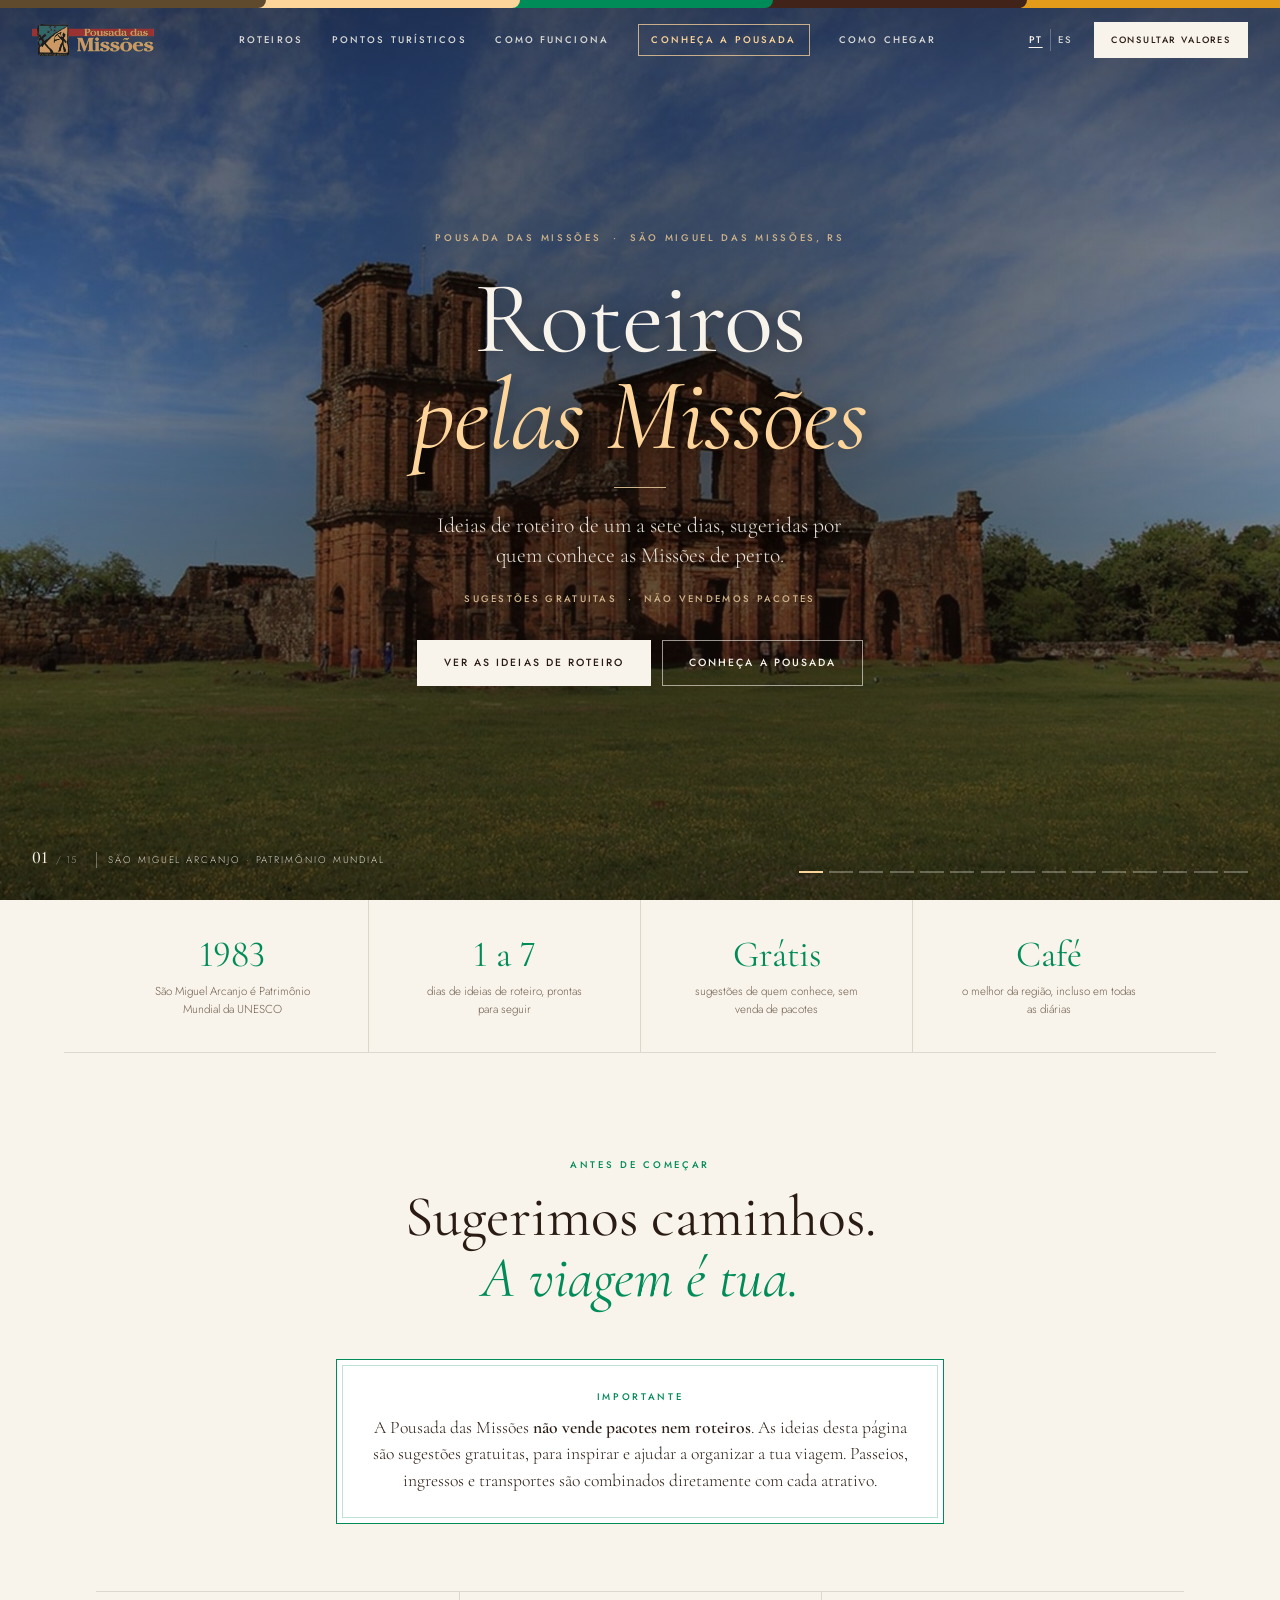
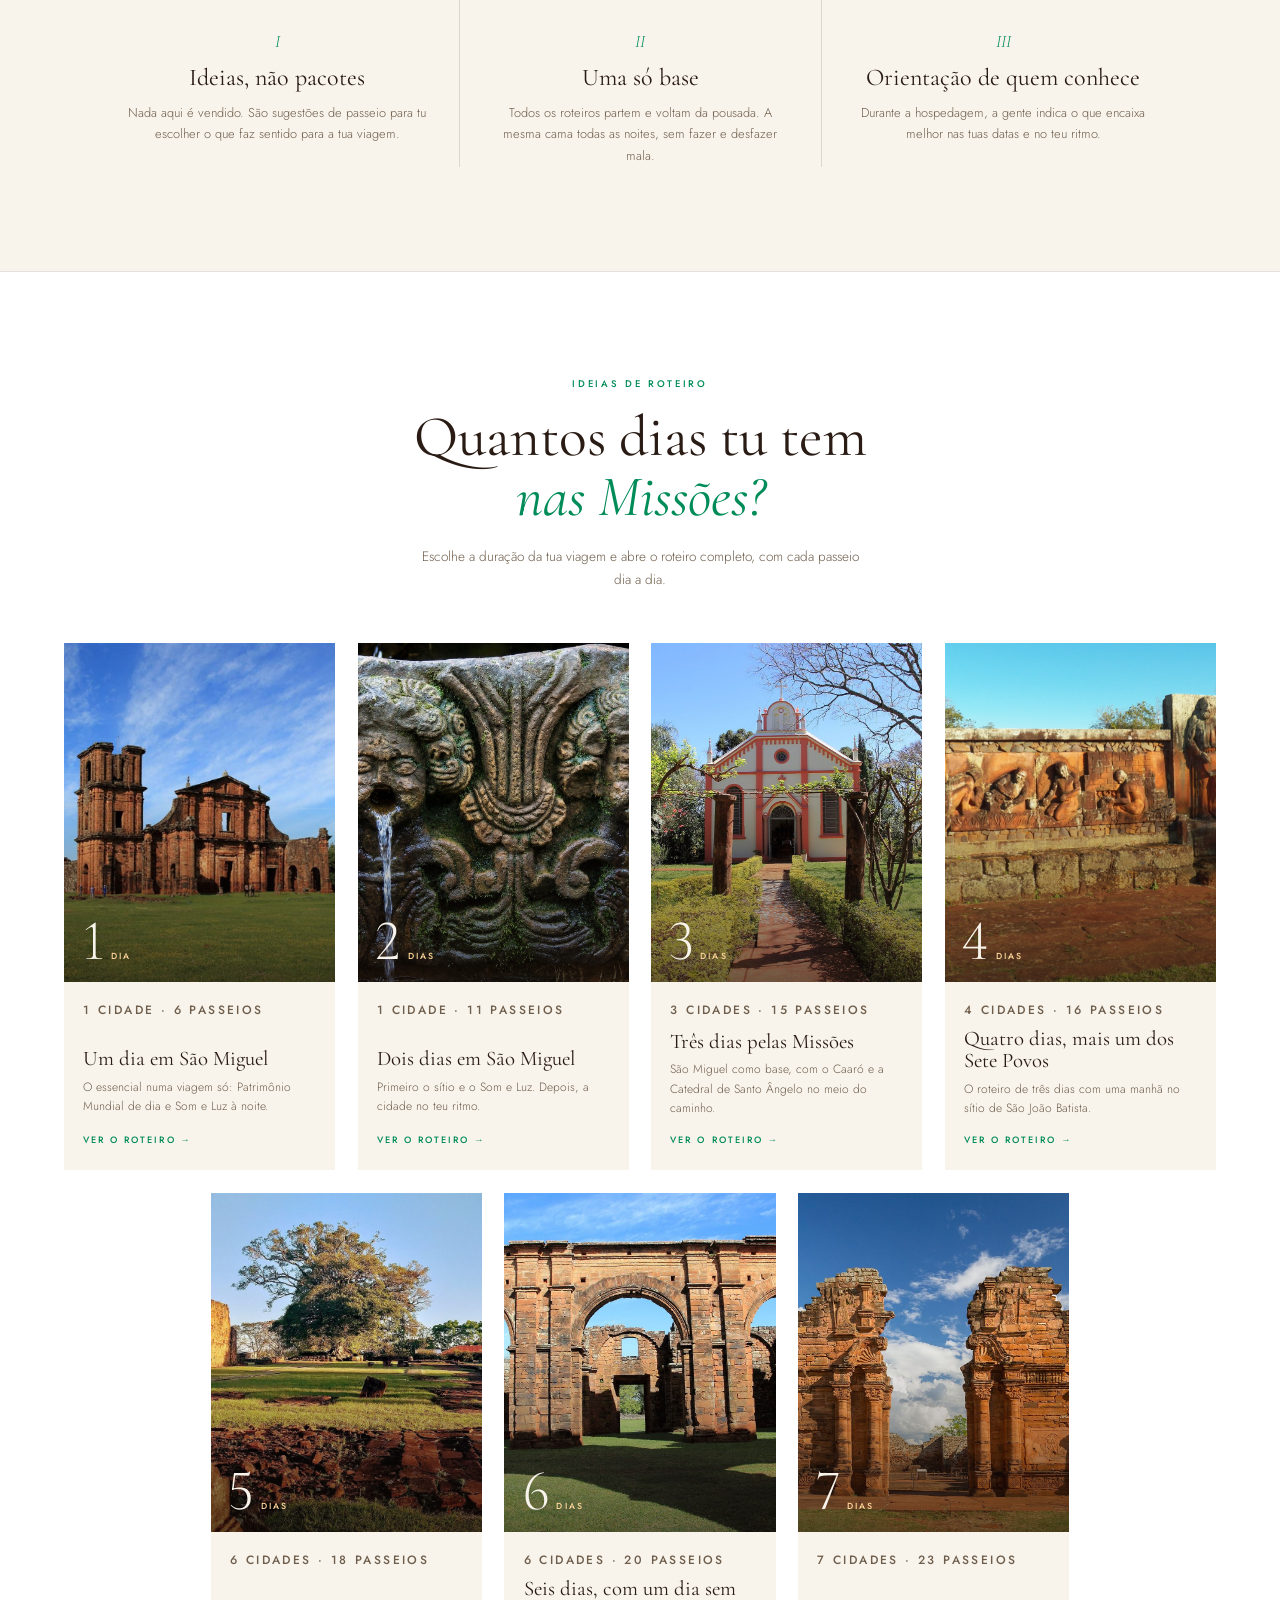
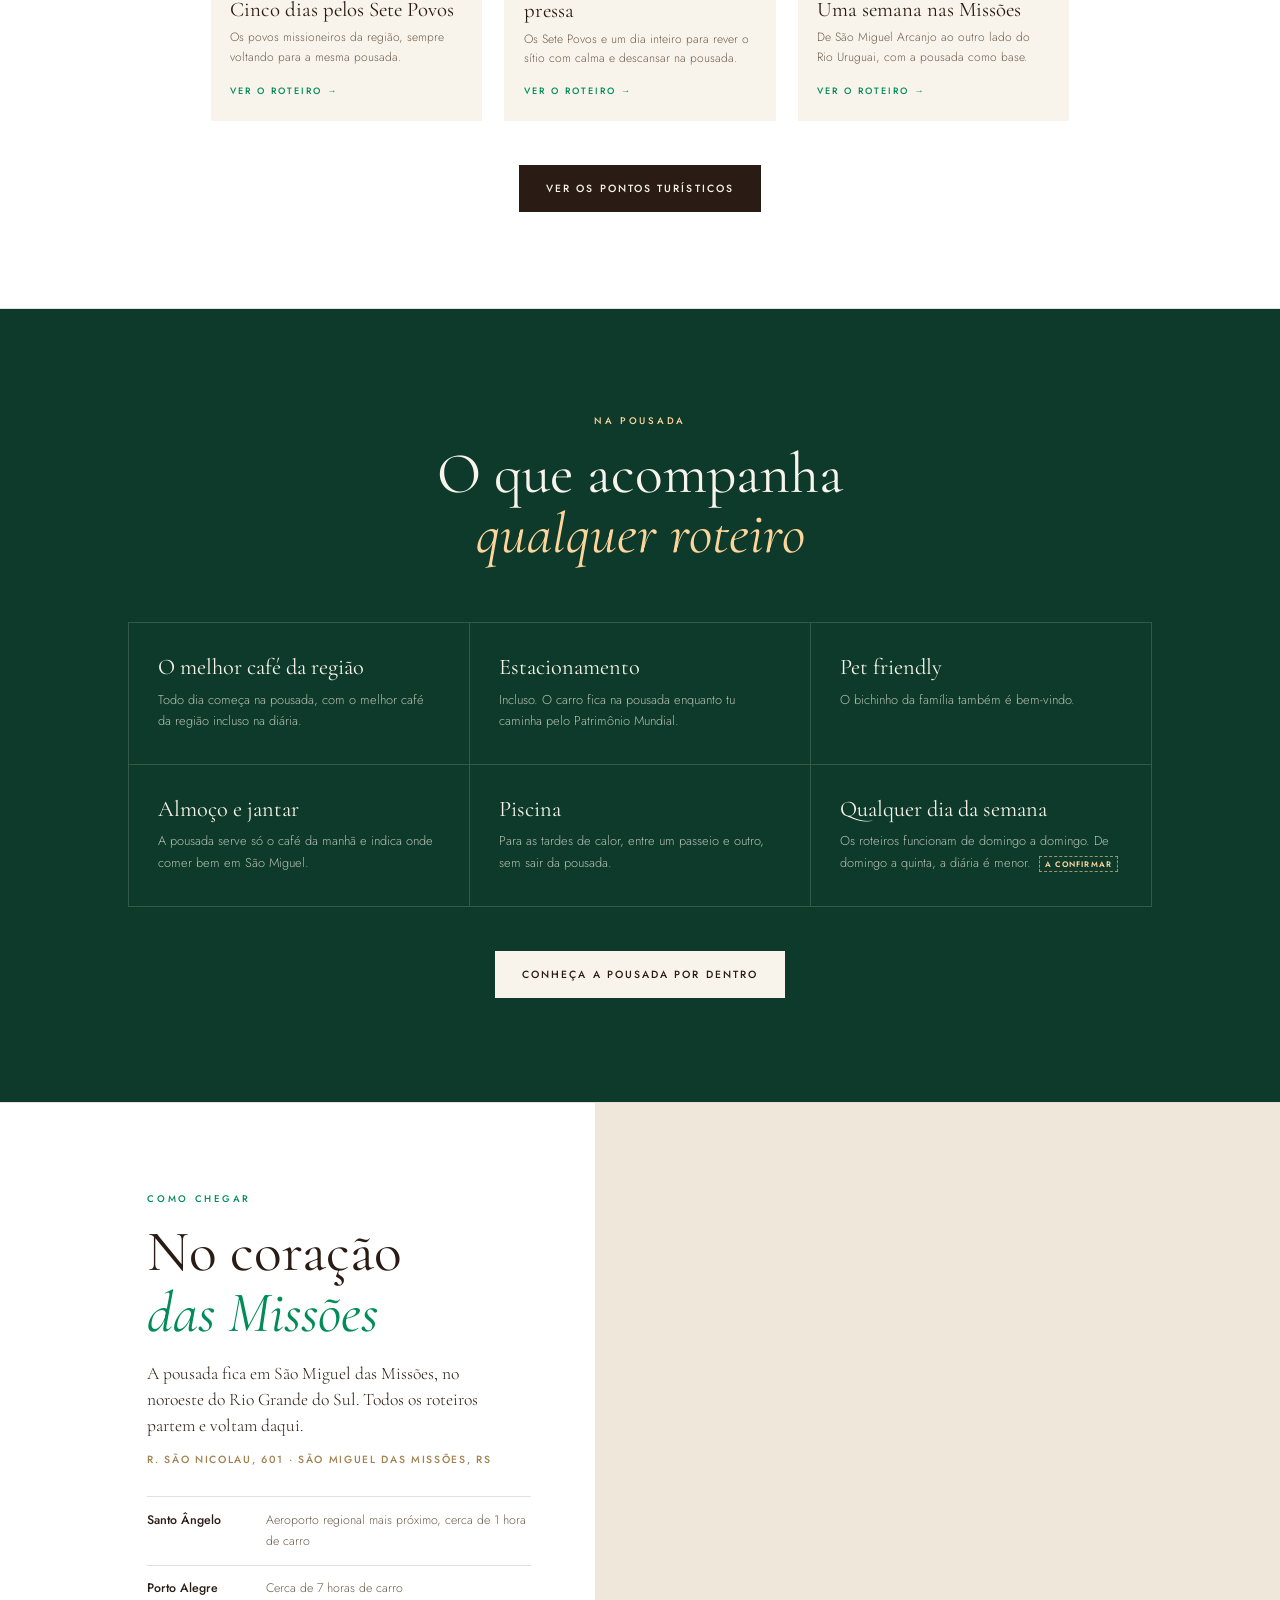
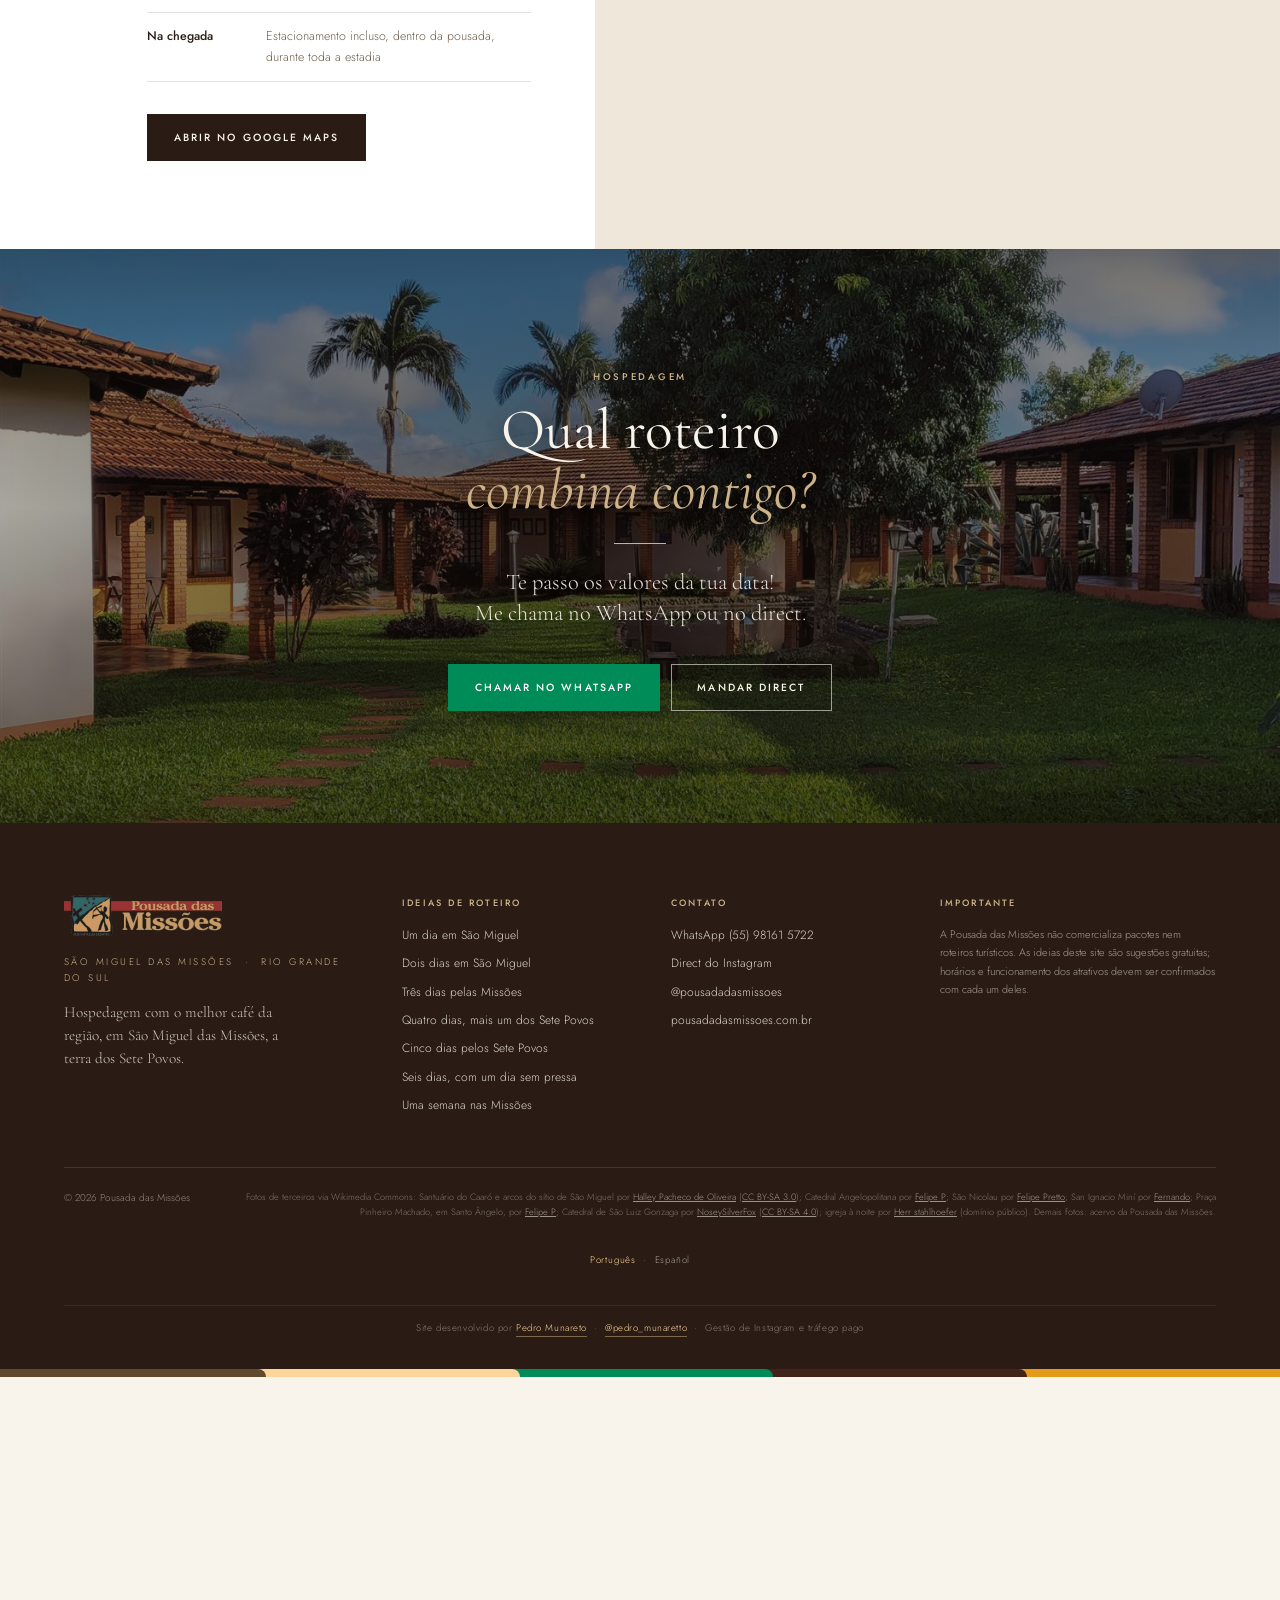
==== commit eb6ccbf2: "Foto nova da Praca Pinheiro Machado, nome Borraio Minhas Origens e 'o melhor cafe da regiao' no luga" ====
--- a/index.html
+++ b/index.html
@@ -25,7 +25,7 @@
 <script>/* idioma antes de desenhar a pagina: espanhol se o navegador pedir ou se a pessoa escolher ES */
 (function(){var l='pt',e=0;try{var q=/[?&]lang=(pt|es)\b/.exec(location.search);if(q){l=q[1];e=1}else{try{localStorage.removeItem('lang')}catch(y){}var s=sessionStorage.getItem('lang');if(s==='pt'||s==='es'){l=s;e=1}else{var n=navigator.languages||[navigator.language||''];for(var i=0;i<n.length;i++){var c=String(n[i]).toLowerCase();if(c.indexOf('pt')===0)break;if(c.indexOf('es')===0){l='es';break}}}}}catch(x){}
 window.IDIOMA=l;window.IDIOMA_ESCOLHIDO=e;if(l==='es'){var h=document.documentElement;h.lang='es';h.className+=' es';setTimeout(function(){h.className+=' pronto'},1500)}})();</script>
-<link rel="stylesheet" href="estilo.css?v=20261112m">
+<link rel="stylesheet" href="estilo.css?v=20261112p">
 </head>
 <body>
 
@@ -55,7 +55,7 @@
     <figure class="foto hero-foto" data-src="img/lugares/museu.jpg" data-legenda="Museu das Missões · São Miguel" data-es-data-legenda="Museo de las Misiones · São Miguel" data-label=""></figure>
     <figure class="foto hero-foto" data-src="img/hero-neblina.jpg" data-legenda="O sítio ao amanhecer · São Miguel" data-es-data-legenda="El sitio al amanecer · São Miguel" data-label=""></figure>
     <figure class="foto hero-foto" data-src="img/lugares/catedral.jpg" data-legenda="Catedral Angelopolitana · Santo Ângelo" data-es-data-legenda="Catedral Angelopolitana · Santo Ângelo" data-label=""></figure>
-    <figure class="foto hero-foto" data-src="img/lugares/borraio.jpg" data-legenda="Borraio · São Miguel das Missões" data-es-data-legenda="Borraio · São Miguel das Missões" data-label=""></figure>
+    <figure class="foto hero-foto" data-src="img/lugares/borraio.jpg" data-legenda="Borraio Minhas Origens · São Miguel das Missões" data-es-data-legenda="Borraio Minhas Origens · São Miguel das Missões" data-label=""></figure>
     <figure class="foto hero-foto" data-src="img/lugares/artesanato.jpg" data-legenda="Artesanato guarani · São Miguel das Missões" data-es-data-legenda="Artesanía guaraní · São Miguel das Missões" data-label=""></figure>
     <figure class="foto hero-foto" data-src="img/lugares/someluz.jpg" data-legenda="Espetáculo Som e Luz · São Miguel" data-es-data-legenda="Espectáculo Luz y Sonido · São Miguel" data-label=""></figure>
     <figure class="foto hero-foto" data-src="img/lugares/saojoao.jpg" data-legenda="Sítio de São João Batista · Entre-Ijuís" data-es-data-legenda="Sitio de São João Batista · Entre-Ijuís" data-label=""></figure>
@@ -86,7 +86,7 @@
   <div class="fato"><b>1983</b><span data-es="São Miguel Arcanjo es Patrimonio Mundial de la UNESCO">São Miguel Arcanjo é Patrimônio Mundial da UNESCO</span></div>
   <div class="fato"><b>1 a 7</b><span data-es="días de ideas de itinerario, listas para seguir">dias de ideias de roteiro, prontas para seguir</span></div>
   <div class="fato"><b data-es="Gratis">Grátis</b><span data-es="sugerencias de quienes conocen, sin venta de paquetes">sugestões de quem conhece, sem venda de pacotes</span></div>
-  <div class="fato"><b data-es="Desayuno">Café</b><span data-es="colonial incluido en todas las tarifas">colonial incluso em todas as diárias</span></div>
+  <div class="fato"><b data-es="Desayuno">Café</b><span data-es="el mejor de la región, incluido en todas las tarifas">o melhor da região, incluso em todas as diárias</span></div>
 </section>
 
 <section class="sobre" id="sobre">
@@ -121,7 +121,7 @@
     <h2 data-es="Lo que acompaña<br><em>cualquier itinerario</em>">O que acompanha<br><em>qualquer roteiro</em></h2>
   </div>
   <div class="grade">
-    <div class="cartao"><h3 data-es="Desayuno colonial">Café colonial</h3><p data-es="Cada día empieza en la posada, con el desayuno colonial incluido en la tarifa.">Todo dia começa na pousada, com o café colonial incluso na diária.</p></div>
+    <div class="cartao"><h3 data-es="El mejor desayuno de la región">O melhor café da região</h3><p data-es="Cada día empieza en la posada, con el mejor desayuno de la región incluido en la tarifa.">Todo dia começa na pousada, com o melhor café da região incluso na diária.</p></div>
     <div class="cartao"><h3 data-es="Estacionamiento">Estacionamento</h3><p data-es="Incluido. El auto queda en la posada mientras recorrés el Patrimonio Mundial.">Incluso. O carro fica na pousada enquanto tu caminha pelo Patrimônio Mundial.</p></div>
     <div class="cartao"><h3>Pet friendly</h3><p data-es="La mascota de la familia también es bienvenida.">O bichinho da família também é bem-vindo.</p></div>
     <div class="cartao"><h3 data-es="Almuerzo y cena">Almoço e jantar</h3><p data-es="La posada sirve solo el desayuno y te indica dónde comer bien en São Miguel.">A pousada serve só o café da manhã e indica onde comer bem em São Miguel.</p></div>
@@ -169,7 +169,7 @@
     <div class="rodape-marca">
       <img src="img/logo.png" alt="Pousada das Missões">
       <p class="rodape-local">São Miguel das Missões &nbsp;·&nbsp; Rio Grande do Sul</p>
-      <p class="rodape-frase" data-es="Alojamiento con desayuno colonial en São Miguel das Missões, la tierra de los Siete Pueblos.">Hospedagem com café colonial em São Miguel das Missões, a terra dos Sete Povos.</p>
+      <p class="rodape-frase" data-es="Alojamiento con el mejor desayuno de la región, en São Miguel das Missões, la tierra de los Siete Pueblos.">Hospedagem com o melhor café da região, em São Miguel das Missões, a terra dos Sete Povos.</p>
     </div>
     <div>
       <p class="rodape-tit" data-es="Ideas de itinerario">Ideias de roteiro</p>
@@ -196,7 +196,7 @@
       Catedral Angelopolitana por <a href="https://commons.wikimedia.org/wiki/File:Catedral_angelopolitana_santo_angelo.jpg" target="_blank" rel="noopener">Felipe P</a>;
       São Nicolau por <a href="https://commons.wikimedia.org/wiki/File:Ruinas_sao_nicolau3.jpg" target="_blank" rel="noopener">Felipe Pretto</a>;
       San Ignacio Miní por <a href="https://commons.wikimedia.org/wiki/File:Ruins_of_San_Ignacio_Min%C3%AD_-_Church.jpg" target="_blank" rel="noopener">Fernando</a>;
-      <span data-es="Plaza Pinheiro Machado, en Santo Ângelo, por">Praça Pinheiro Machado, em Santo Ângelo, por</span> <a href="https://commons.wikimedia.org/wiki/File:Pra%C3%A7a_Pinheiro_Machado,_Santo_%C3%82ngelo_54.jpg" target="_blank" rel="noopener">Eugenio Hansen, OFS</a>;
+      <span data-es="Plaza Pinheiro Machado, en Santo Ângelo, por">Praça Pinheiro Machado, em Santo Ângelo, por</span> <a href="https://commons.wikimedia.org/wiki/File:Pra%C3%A7a_Pinheiro_Machado_Santo_Angelo.jpg" target="_blank" rel="noopener">Felipe P</a>;
       Catedral de São Luiz Gonzaga por <a href="https://commons.wikimedia.org/wiki/File:Cathedral_Basilica_S%C3%A3o_Luiz_Gonzaga,_%D1%81ampan%C3%A1rio.jpg" target="_blank" rel="noopener">NoseySilverFox</a>
       (<a href="https://creativecommons.org/licenses/by-sa/4.0/deed.pt-br" target="_blank" rel="noopener">CC BY-SA 4.0</a>);
       <span data-es="iglesia de noche por">igreja à noite por</span> <a href="https://commons.wikimedia.org/wiki/File:Igreja_jesu%C3%ADtica_a_noite_em_S%C3%A3o_Miguel_das_Miss%C3%B5es,_RS.jpg" target="_blank" rel="noopener">Herr stahlhoefer</a> <span data-es="(dominio público). Las demás fotos: archivo de la Pousada das Missões.">(domínio público). Demais fotos: acervo da Pousada das Missões.</span></p>
@@ -206,8 +206,8 @@
 </footer>
 <div class="faixa faixa-base" aria-hidden="true"><i></i><i></i><i></i><i></i><i></i></div>
 
-<script src="roteiros.js?v=20261112m"></script>
-<script src="es.js?v=20261112m"></script>
-<script src="app.js?v=20261112m"></script>
+<script src="roteiros.js?v=20261112p"></script>
+<script src="es.js?v=20261112p"></script>
+<script src="app.js?v=20261112p"></script>
 </body>
 </html>
--- a/estilo.css
+++ b/estilo.css
@@ -711,3 +711,10 @@
   .gal-1 { grid-auto-rows: 240px; }
   .gal-2 .gal-item, .gal-2 .gal-grande { grid-column: span 2; grid-row: span 2; }
 }
+
+/* alfinete "Ver no mapa" ao lado da cidade de cada ponto turistico */
+.espaco-local { display: flex; flex-wrap: wrap; align-items: center; gap: 10px 16px; }
+.espaco-local .rotulo { margin: 0; }
+.espaco-mapa { display: inline-flex; align-items: center; gap: 7px; padding: 8px 16px 8px 11px; background: #c8312b; border: 0; border-radius: 999px; box-shadow: 0 3px 10px rgba(200, 49, 43, .28); font-size: 12px; font-weight: 600; letter-spacing: .12em; text-transform: uppercase; color: #fff; text-decoration: none; transition: background .2s ease, box-shadow .2s ease, transform .2s ease; }
+.espaco-mapa svg { flex: 0 0 auto; }
+.espaco-mapa:hover { background: #a3241f; box-shadow: 0 5px 14px rgba(163, 36, 31, .34); transform: translateY(-1px); }
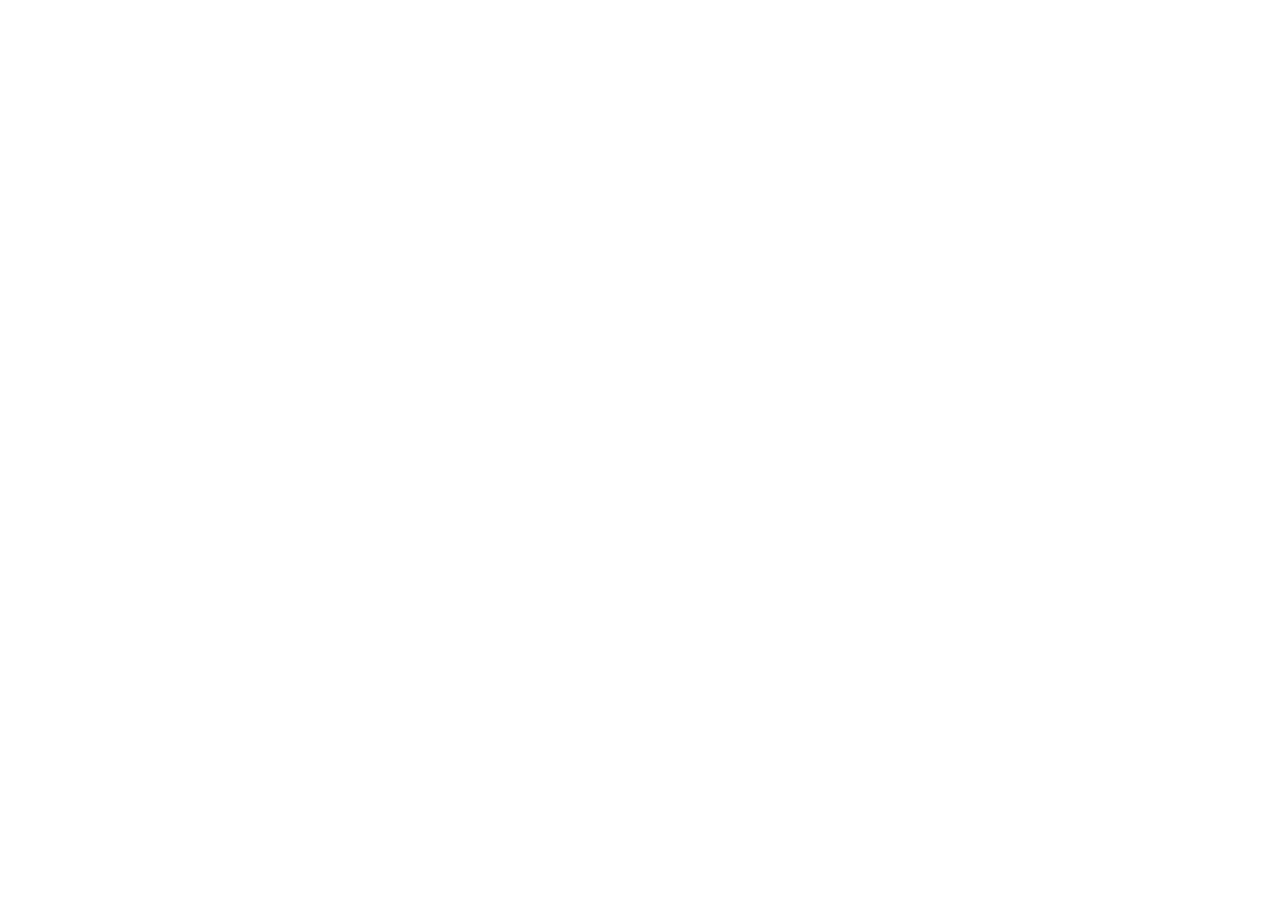
==== commit fb47e464: "Endereco antigo redireciona para pousada-das-missoes.github.io" ====
--- a/index.html
+++ b/index.html
@@ -3,211 +3,21 @@
 <head>
 <meta charset="utf-8">
 <meta name="viewport" content="width=device-width, initial-scale=1">
-<title data-es="Itinerarios por las Misiones | Pousada das Missões">Roteiros pelas Missões | Pousada das Missões</title>
-<meta name="description" content="Ideias de roteiro de um a sete dias em São Miguel das Missões e na região dos Sete Povos. Sugestões gratuitas da Pousada das Missões, que não vende pacotes." data-es-content="Ideas de itinerario de uno a siete días en São Miguel das Missões y en la región de los Siete Pueblos. Sugerencias gratuitas de la Pousada das Missões, que no vende paquetes.">
-<!-- RASCUNHO: tirar a linha abaixo quando os donos aprovarem os textos -->
+<!-- Endereco antigo. O site da Pousada das Missoes mudou (19/11/2026) para https://pousada-das-missoes.github.io/
+     Este arquivo (e o 404.html, igual) leva quem abrir um link antigo para a mesma pagina no endereco novo,
+     mantendo ?dias=, ?lang= e #. -->
 <meta name="robots" content="noindex">
-<meta property="og:title" content="Roteiros pelas Missões | Pousada das Missões">
-<meta property="og:description" content="Ideias de roteiro de um a sete dias. Sugestões gratuitas, sem venda de pacotes.">
-<meta property="og:image" content="https://pedronicolasmm-coder.github.io/pousada-roteiros/img/capa.jpg">
-<meta property="og:url" content="https://pedronicolasmm-coder.github.io/pousada-roteiros/">
-<meta property="og:type" content="website">
-<meta property="og:locale" content="pt_BR">
-<meta property="og:locale:alternate" content="es_AR">
-<meta name="theme-color" content="#2a1c14">
-<link rel="icon" href="img/icone.png">
-<link rel="apple-touch-icon" href="img/icone-180.png">
-<link rel="alternate" hreflang="pt-BR" href="https://pedronicolasmm-coder.github.io/pousada-roteiros/">
-<link rel="alternate" hreflang="es" href="https://pedronicolasmm-coder.github.io/pousada-roteiros/?lang=es">
-<link rel="preconnect" href="https://fonts.googleapis.com">
-<link rel="preconnect" href="https://fonts.gstatic.com" crossorigin>
-<link href="https://fonts.googleapis.com/css2?family=Cormorant+Garamond:ital,wght@0,400;0,500;0,600;1,400;1,500&family=Jost:wght@300;400;500;600&display=swap" rel="stylesheet">
-<script>/* idioma antes de desenhar a pagina: espanhol se o navegador pedir ou se a pessoa escolher ES */
-(function(){var l='pt',e=0;try{var q=/[?&]lang=(pt|es)\b/.exec(location.search);if(q){l=q[1];e=1}else{try{localStorage.removeItem('lang')}catch(y){}var s=sessionStorage.getItem('lang');if(s==='pt'||s==='es'){l=s;e=1}else{var n=navigator.languages||[navigator.language||''];for(var i=0;i<n.length;i++){var c=String(n[i]).toLowerCase();if(c.indexOf('pt')===0)break;if(c.indexOf('es')===0){l='es';break}}}}}catch(x){}
-window.IDIOMA=l;window.IDIOMA_ESCOLHIDO=e;if(l==='es'){var h=document.documentElement;h.lang='es';h.className+=' es';setTimeout(function(){h.className+=' pronto'},1500)}})();</script>
-<link rel="stylesheet" href="estilo.css?v=20261112p">
+<title>Pousada das Missões</title>
+<link rel="canonical" href="https://pousada-das-missoes.github.io/">
+<script>
+  (function () {
+    var p = location.pathname.replace(/^\/pousada-roteiros/i, '') || '/';
+    location.replace('https://pousada-das-missoes.github.io' + p + location.search + location.hash);
+  })();
+</script>
+<meta http-equiv="refresh" content="0; url=https://pousada-das-missoes.github.io/">
 </head>
 <body>
-
-<div class="faixa" aria-hidden="true"><i></i><i></i><i></i><i></i><i></i></div>
-
-<header class="topo" id="topo">
-  <a href="#" class="marca"><img src="img/logo.png" alt="Pousada das Missões"></a>
-  <nav class="menu">
-    <a href="#roteiros" data-es="Itinerarios">Roteiros</a>
-    <a href="pontos.html" data-es="Qué visitar">Pontos turísticos</a>
-    <a href="#sobre" data-es="Cómo funciona">Como funciona</a>
-    <a href="pousada.html" class="destaque" data-es="Conocé la posada">Conheça a pousada</a>
-    <a href="#chegar" data-es="Cómo llegar">Como chegar</a>
-  </nav>
-  <nav class="topo-mob" aria-label="Atalhos" data-es-aria-label="Accesos"><a href="index.html#roteiros" data-es="Itinerarios">Roteiros</a><a href="pousada.html" class="destaque" data-es="La posada">A pousada</a></nav>
-  <button type="button" class="topo-menu-btn" id="menu-btn" aria-label="Abrir menu" data-es-aria-label="Abrir menú" aria-expanded="false"><span></span><span></span><span></span></button>
-  <div class="topo-dir"><div class="idiomas" role="group" aria-label="Idioma"><a class="js-idioma" data-lang="pt" lang="pt-BR" hreflang="pt-BR" title="Português">PT</a><a class="js-idioma" data-lang="es" lang="es" hreflang="es" title="Español">ES</a></div><a class="btn btn-claro btn-peq" href="https://wa.me/5555981615722?text=Ol%C3%A1!%20Vi%20os%20roteiros%20e%20quero%20saber%20os%20valores%20para%20a%20minha%20data." data-es-href="https://wa.me/5555981615722?text=%C2%A1Hola%21%20Vi%20los%20itinerarios%20y%20quiero%20saber%20los%20precios%20para%20mi%20fecha." target="_blank" rel="noopener" data-es="Consultar precios">Consultar valores</a></div>
-</header>
-
-<section class="hero">
-  <!-- capa rotativa: troca a cada 3 segundos. Para mudar, troque os arquivos ou acrescente outra linha igual (e mais um <i></i> em hero-prog) -->
-  <div class="hero-fotos" aria-hidden="true">
-    <figure class="foto hero-foto ativa" data-src="img/hero-igreja.jpg" data-legenda="São Miguel Arcanjo · Patrimônio Mundial" data-es-data-legenda="São Miguel Arcanjo · Patrimonio Mundial" data-label="Foto da capa: Patrimônio Mundial de São Miguel Arcanjo"></figure>
-    <figure class="foto hero-foto" data-src="img/lugares/fonte.jpg" data-legenda="Fonte Missioneira · São Miguel das Missões" data-es-data-legenda="Fuente Misionera · São Miguel das Missões" data-label=""></figure>
-    <figure class="foto hero-foto" data-src="img/hero-2.jpg" data-legenda="Cruz Missioneira · São Miguel das Missões" data-es-data-legenda="Cruz Misionera · São Miguel das Missões" data-label="" style="background-position: 38% center"></figure>
-    <figure class="foto hero-foto" data-src="img/lugares/caaro.jpg" data-legenda="Santuário do Caaró · Caibaté" data-es-data-legenda="Santuario de Caaró · Caibaté" data-label=""></figure>
-    <figure class="foto hero-foto" data-src="img/lugares/museu.jpg" data-legenda="Museu das Missões · São Miguel" data-es-data-legenda="Museo de las Misiones · São Miguel" data-label=""></figure>
-    <figure class="foto hero-foto" data-src="img/hero-neblina.jpg" data-legenda="O sítio ao amanhecer · São Miguel" data-es-data-legenda="El sitio al amanecer · São Miguel" data-label=""></figure>
-    <figure class="foto hero-foto" data-src="img/lugares/catedral.jpg" data-legenda="Catedral Angelopolitana · Santo Ângelo" data-es-data-legenda="Catedral Angelopolitana · Santo Ângelo" data-label=""></figure>
-    <figure class="foto hero-foto" data-src="img/lugares/borraio.jpg" data-legenda="Borraio Minhas Origens · São Miguel das Missões" data-es-data-legenda="Borraio Minhas Origens · São Miguel das Missões" data-label=""></figure>
-    <figure class="foto hero-foto" data-src="img/lugares/artesanato.jpg" data-legenda="Artesanato guarani · São Miguel das Missões" data-es-data-legenda="Artesanía guaraní · São Miguel das Missões" data-label=""></figure>
-    <figure class="foto hero-foto" data-src="img/lugares/someluz.jpg" data-legenda="Espetáculo Som e Luz · São Miguel" data-es-data-legenda="Espectáculo Luz y Sonido · São Miguel" data-label=""></figure>
-    <figure class="foto hero-foto" data-src="img/lugares/saojoao.jpg" data-legenda="Sítio de São João Batista · Entre-Ijuís" data-es-data-legenda="Sitio de São João Batista · Entre-Ijuís" data-label=""></figure>
-    <figure class="foto hero-foto" data-src="img/hero-torre.jpg" data-legenda="A torre da igreja · São Miguel" data-es-data-legenda="La torre de la iglesia · São Miguel" data-label=""></figure>
-    <figure class="foto hero-foto" data-src="img/lugares/saonic.jpg" data-legenda="São Nicolau · Sete Povos" data-es-data-legenda="São Nicolau · Siete Pueblos" data-label=""></figure>
-    <figure class="foto hero-foto" data-src="img/lugares/argentina.jpg" data-legenda="San Ignacio Miní · Argentina" data-es-data-legenda="San Ignacio Miní · Argentina" data-label=""></figure>
-    <figure class="foto hero-foto" data-src="img/capa.jpg" data-legenda="O Patrimônio Mundial a céu aberto" data-es-data-legenda="El Patrimonio Mundial a cielo abierto" data-label=""></figure>
-  </div>
-  <div class="hero-veu"></div>
-  <div class="hero-txt">
-    <p class="rotulo rotulo-claro">Pousada das Missões<span class="so-desk"> &nbsp;·&nbsp; </span><br class="so-mob">São Miguel das Missões, RS</p>
-    <h1 data-es="Itinerarios<br><em>por las Misiones</em>">Roteiros<br><em>pelas Missões</em></h1>
-    <span class="fio"></span>
-    <p class="hero-sub" data-es="Ideas de itinerario de uno a siete días, sugeridas por quienes conocen las Misiones de cerca.">Ideias de roteiro de um a sete dias, sugeridas por quem conhece as Missões de perto.</p>
-    <p class="selo" data-es="Sugerencias gratuitas<span class='so-desk'> &nbsp;·&nbsp; </span><br class='so-mob'>No vendemos paquetes">Sugestões gratuitas<span class="so-desk"> &nbsp;·&nbsp; </span><br class="so-mob">Não vendemos pacotes</p>
-    <div class="hero-botoes">
-      <a href="#roteiros" class="btn btn-claro" data-es="Ver las ideas de itinerario">Ver as ideias de roteiro</a>
-      <a href="pousada.html" class="btn btn-contorno" data-es="Conocé la posada">Conheça a pousada</a>
-    </div>
-  </div>
-  <div class="hero-rodape" aria-hidden="true">
-    <p class="hero-legenda"><b id="hero-n">01</b><span id="hero-tot">/ 15</span><em id="hero-leg">São Miguel Arcanjo · Patrimônio Mundial</em></p>
-    <div class="hero-prog" id="hero-prog"><i></i><i></i><i></i><i></i><i></i><i></i><i></i><i></i><i></i><i></i><i></i><i></i><i></i><i></i><i></i></div>
-  </div>
-</section>
-
-<section class="fatos" aria-label="Em poucas palavras" data-es-aria-label="En pocas palabras">
-  <div class="fato"><b>1983</b><span data-es="São Miguel Arcanjo es Patrimonio Mundial de la UNESCO">São Miguel Arcanjo é Patrimônio Mundial da UNESCO</span></div>
-  <div class="fato"><b>1 a 7</b><span data-es="días de ideas de itinerario, listas para seguir">dias de ideias de roteiro, prontas para seguir</span></div>
-  <div class="fato"><b data-es="Gratis">Grátis</b><span data-es="sugerencias de quienes conocen, sin venta de paquetes">sugestões de quem conhece, sem venda de pacotes</span></div>
-  <div class="fato"><b data-es="Desayuno">Café</b><span data-es="el mejor de la región, incluido en todas las tarifas">o melhor da região, incluso em todas as diárias</span></div>
-</section>
-
-<section class="sobre" id="sobre">
-  <div class="sobre-cab">
-    <p class="rotulo" data-es="Antes de empezar">Antes de começar</p>
-    <h2 data-es="Sugerimos caminos.<br><em>El viaje es tuyo.</em>">Sugerimos caminhos.<br><em>A viagem é tua.</em></h2>
-  </div>
-  <div class="aviso">
-    <p class="aviso-titulo">Importante</p>
-    <p data-es="La Pousada das Missões <strong>no vende paquetes ni itinerarios</strong>. Las ideas de esta página son sugerencias gratuitas, para inspirarte y ayudarte a organizar tu viaje. Paseos, entradas y traslados se coordinan directamente con cada atractivo.">A Pousada das Missões <strong>não vende pacotes nem roteiros</strong>. As ideias desta página são sugestões gratuitas, para inspirar e ajudar a organizar a tua viagem. Passeios, ingressos e transportes são combinados diretamente com cada atrativo.</p>
-  </div>
-  <div class="pilares">
-    <div class="pilar"><span class="pilar-n">I</span><h3 data-es="Ideas, no paquetes">Ideias, não pacotes</h3><p data-es="Acá no se vende nada. Son sugerencias de paseos para que elijas lo que tenga sentido para tu viaje.">Nada aqui é vendido. São sugestões de passeio para tu escolher o que faz sentido para a tua viagem.</p></div>
-    <div class="pilar"><span class="pilar-n">II</span><h3 data-es="Una sola base">Uma só base</h3><p data-es="Todos los itinerarios salen de la posada y vuelven a ella. La misma cama todas las noches, sin armar y desarmar la valija.">Todos os roteiros partem e voltam da pousada. A mesma cama todas as noites, sem fazer e desfazer mala.</p></div>
-    <div class="pilar"><span class="pilar-n">III</span><h3 data-es="Orientación de quienes conocen">Orientação de quem conhece</h3><p data-es="Durante la estadía, te indicamos lo que mejor encaja con tus fechas y tu ritmo.">Durante a hospedagem, a gente indica o que encaixa melhor nas tuas datas e no teu ritmo.</p></div>
-  </div>
-</section>
-
-<section class="roteiros" id="roteiros">
-  <div class="roteiros-cab">
-    <p class="rotulo" data-es="Ideas de itinerario">Ideias de roteiro</p>
-    <h2 data-es="¿Cuántos días tenés<br><em>en las Misiones?</em>">Quantos dias tu tem<br><em>nas Missões?</em></h2>
-    <p class="roteiros-sub" data-es="Elegí la duración de tu viaje y abrí el itinerario completo, con cada paseo día a día.">Escolhe a duração da tua viagem e abre o roteiro completo, com cada passeio dia a dia.</p>
-  </div>
-  <div class="cards" id="cartoes"></div>
-  <p class="pousada-ver"><a class="btn btn-escuro" href="pontos.html" data-es="Ver los atractivos turísticos">Ver os pontos turísticos</a></p>
-</section>
-
-<section class="pousada" id="pousada">
-  <div class="pousada-cab">
-    <p class="rotulo" data-es="En la posada">Na pousada</p>
-    <h2 data-es="Lo que acompaña<br><em>cualquier itinerario</em>">O que acompanha<br><em>qualquer roteiro</em></h2>
-  </div>
-  <div class="grade">
-    <div class="cartao"><h3 data-es="El mejor desayuno de la región">O melhor café da região</h3><p data-es="Cada día empieza en la posada, con el mejor desayuno de la región incluido en la tarifa.">Todo dia começa na pousada, com o melhor café da região incluso na diária.</p></div>
-    <div class="cartao"><h3 data-es="Estacionamiento">Estacionamento</h3><p data-es="Incluido. El auto queda en la posada mientras recorrés el Patrimonio Mundial.">Incluso. O carro fica na pousada enquanto tu caminha pelo Patrimônio Mundial.</p></div>
-    <div class="cartao"><h3>Pet friendly</h3><p data-es="La mascota de la familia también es bienvenida.">O bichinho da família também é bem-vindo.</p></div>
-    <div class="cartao"><h3 data-es="Almuerzo y cena">Almoço e jantar</h3><p data-es="La posada sirve solo el desayuno y te indica dónde comer bien en São Miguel.">A pousada serve só o café da manhã e indica onde comer bem em São Miguel.</p></div>
-    <div class="cartao"><h3>Piscina</h3><p data-es="Para las tardes de calor, entre un paseo y otro, sin salir de la posada.">Para as tardes de calor, entre um passeio e outro, sem sair da pousada.</p></div>
-    <div class="cartao"><h3 data-es="Cualquier día de la semana">Qualquer dia da semana</h3><p data-es="Los itinerarios funcionan de domingo a domingo. De domingo a jueves, la tarifa es menor.<em class='conf' data-c='Confirmar se a pousada quer falar da diária menor aqui.'>a confirmar</em>">Os roteiros funcionam de domingo a domingo. De domingo a quinta, a diária é menor.<em class="conf" data-c="Confirmar se a pousada quer falar da diária menor aqui.">a confirmar</em></p></div>
-  </div>
-  <p class="pousada-ver"><a class="btn btn-claro" href="pousada.html" data-es="Conocé la posada por dentro">Conheça a pousada por dentro</a></p>
-</section>
-
-<section class="chegar" id="chegar">
-  <div class="chegar-txt">
-    <p class="rotulo" data-es="Cómo llegar">Como chegar</p>
-    <h2 data-es="En el corazón<br><em>de las Misiones</em>">No coração<br><em>das Missões</em></h2>
-    <p class="chegar-intro" data-es="La posada está en São Miguel das Missões, en el noroeste de Rio Grande do Sul, Brasil. Todos los itinerarios salen y vuelven acá.">A pousada fica em São Miguel das Missões, no noroeste do Rio Grande do Sul. Todos os roteiros partem e voltam daqui.</p>
-    <p class="chegar-end">R. São Nicolau, 601 · São Miguel das Missões, RS</p>
-    <ul class="chegar-lista">
-      <li><b>Santo Ângelo</b><span data-es="Aeropuerto regional más cercano, a cerca de 1 hora en auto">Aeroporto regional mais próximo, cerca de 1 hora de carro</span></li>
-      <li><b>Porto Alegre</b><span data-es="A cerca de 7 horas en auto">Cerca de 7 horas de carro</span></li>
-      <li><b data-es="Al llegar">Na chegada</b><span data-es="Estacionamiento incluido, dentro de la posada, durante toda la estadía">Estacionamento incluso, dentro da pousada, durante toda a estadia</span></li>
-    </ul>
-    <a class="btn btn-escuro" href="https://www.google.com/maps/search/?api=1&amp;query=Pousada%20das%20Miss%C3%B5es%2C%20S%C3%A3o%20Miguel%20das%20Miss%C3%B5es%20RS" target="_blank" rel="noopener" data-es="Abrir en Google Maps">Abrir no Google Maps</a>
-  </div>
-  <div class="chegar-mapa">
-    <iframe title="Mapa da Pousada das Missões" data-es-title="Mapa de la Pousada das Missões" loading="lazy" referrerpolicy="no-referrer-when-downgrade" src="https://maps.google.com/maps?q=Pousada%20das%20Miss%C3%B5es%2C%20S%C3%A3o%20Miguel%20das%20Miss%C3%B5es%20RS&amp;z=13&amp;output=embed"></iframe>
-  </div>
-</section>
-
-<section class="cta" id="contato">
-  <figure class="foto cta-foto" data-src="img/cta.jpg" data-label="Foto: hóspedes na placa da pousada"></figure>
-  <div class="hero-veu"></div>
-  <div class="cta-txt">
-    <p class="rotulo rotulo-claro" data-es="Alojamiento">Hospedagem</p>
-    <h2 data-es="¿Qué itinerario<br><em>va con vos?</em>">Qual roteiro<br><em>combina contigo?</em></h2>
-    <span class="fio"></span>
-    <p class="cta-sub" data-es="¡Te paso los precios para tu fecha!<br>Escribime por WhatsApp o por mensaje directo.">Te passo os valores da tua data!<br>Me chama no WhatsApp ou no direct.</p>
-    <div class="botoes">
-      <a class="btn btn-verde" href="https://wa.me/5555981615722?text=Ol%C3%A1!%20Vi%20os%20roteiros%20e%20quero%20saber%20os%20valores%20para%20a%20minha%20data." data-es-href="https://wa.me/5555981615722?text=%C2%A1Hola%21%20Vi%20los%20itinerarios%20y%20quiero%20saber%20los%20precios%20para%20mi%20fecha." target="_blank" rel="noopener" data-es="Escribir por WhatsApp">Chamar no WhatsApp</a>
-      <a class="btn btn-contorno" href="https://ig.me/m/pousadadasmissoes" target="_blank" rel="noopener" data-es="Enviar mensaje directo">Mandar direct</a>
-    </div>
-  </div>
-</section>
-
-<footer class="rodape">
-  <div class="rodape-grade">
-    <div class="rodape-marca">
-      <img src="img/logo.png" alt="Pousada das Missões">
-      <p class="rodape-local">São Miguel das Missões &nbsp;·&nbsp; Rio Grande do Sul</p>
-      <p class="rodape-frase" data-es="Alojamiento con el mejor desayuno de la región, en São Miguel das Missões, la tierra de los Siete Pueblos.">Hospedagem com o melhor café da região, em São Miguel das Missões, a terra dos Sete Povos.</p>
-    </div>
-    <div>
-      <p class="rodape-tit" data-es="Ideas de itinerario">Ideias de roteiro</p>
-      <ul class="rodape-links" id="rodape-roteiros"></ul>
-    </div>
-    <div>
-      <p class="rodape-tit" data-es="Contacto">Contato</p>
-      <ul class="rodape-links">
-        <li><a href="https://wa.me/5555981615722" target="_blank" rel="noopener">WhatsApp (55) 98161 5722</a></li>
-        <li><a href="https://ig.me/m/pousadadasmissoes" target="_blank" rel="noopener" data-es="Mensaje directo de Instagram">Direct do Instagram</a></li>
-        <li><a href="https://instagram.com/pousadadasmissoes" target="_blank" rel="noopener">@pousadadasmissoes</a></li>
-        <li><a href="https://pousadadasmissoes.com.br" target="_blank" rel="noopener">pousadadasmissoes.com.br</a></li>
-      </ul>
-    </div>
-    <div>
-      <p class="rodape-tit">Importante</p>
-      <p class="rodape-aviso" data-es="La Pousada das Missões no comercializa paquetes ni itinerarios turísticos. Las ideas de este sitio son sugerencias gratuitas; los horarios y el funcionamiento de los atractivos deben confirmarse con cada uno de ellos.">A Pousada das Missões não comercializa pacotes nem roteiros turísticos. As ideias deste site são sugestões gratuitas; horários e funcionamento dos atrativos devem ser confirmados com cada um deles.</p>
-    </div>
-  </div>
-  <div class="rodape-base">
-    <p>© <span id="ano">2026</span> Pousada das Missões</p>
-    <p class="creditos"><span data-es="Fotos de terceros vía Wikimedia Commons:">Fotos de terceiros via Wikimedia Commons:</span>
-      <span data-es="Santuario de Caaró y arcos del sitio de São Miguel por">Santuário do Caaró e arcos do sítio de São Miguel por</span> <a href="https://commons.wikimedia.org/wiki/File:Santu%C3%A1rio_de_Caar%C3%B3_01.jpg" target="_blank" rel="noopener">Halley Pacheco de Oliveira</a> (<a href="https://creativecommons.org/licenses/by-sa/3.0/deed.pt-br" target="_blank" rel="noopener">CC BY-SA 3.0</a>);
-      Catedral Angelopolitana por <a href="https://commons.wikimedia.org/wiki/File:Catedral_angelopolitana_santo_angelo.jpg" target="_blank" rel="noopener">Felipe P</a>;
-      São Nicolau por <a href="https://commons.wikimedia.org/wiki/File:Ruinas_sao_nicolau3.jpg" target="_blank" rel="noopener">Felipe Pretto</a>;
-      San Ignacio Miní por <a href="https://commons.wikimedia.org/wiki/File:Ruins_of_San_Ignacio_Min%C3%AD_-_Church.jpg" target="_blank" rel="noopener">Fernando</a>;
-      <span data-es="Plaza Pinheiro Machado, en Santo Ângelo, por">Praça Pinheiro Machado, em Santo Ângelo, por</span> <a href="https://commons.wikimedia.org/wiki/File:Pra%C3%A7a_Pinheiro_Machado_Santo_Angelo.jpg" target="_blank" rel="noopener">Felipe P</a>;
-      Catedral de São Luiz Gonzaga por <a href="https://commons.wikimedia.org/wiki/File:Cathedral_Basilica_S%C3%A3o_Luiz_Gonzaga,_%D1%81ampan%C3%A1rio.jpg" target="_blank" rel="noopener">NoseySilverFox</a>
-      (<a href="https://creativecommons.org/licenses/by-sa/4.0/deed.pt-br" target="_blank" rel="noopener">CC BY-SA 4.0</a>);
-      <span data-es="iglesia de noche por">igreja à noite por</span> <a href="https://commons.wikimedia.org/wiki/File:Igreja_jesu%C3%ADtica_a_noite_em_S%C3%A3o_Miguel_das_Miss%C3%B5es,_RS.jpg" target="_blank" rel="noopener">Herr stahlhoefer</a> <span data-es="(dominio público). Las demás fotos: archivo de la Pousada das Missões.">(domínio público). Demais fotos: acervo da Pousada das Missões.</span></p>
-    <p class="rodape-idiomas"><a class="js-idioma" data-lang="pt" lang="pt-BR" hreflang="pt-BR">Português</a> &nbsp;·&nbsp; <a class="js-idioma" data-lang="es" lang="es" hreflang="es">Español</a></p>
-    <p class="assinatura"><span data-es="Sitio desarrollado por">Site desenvolvido por</span> <a href="https://wa.me/5555991011436?text=Ol%C3%A1%20Pedro!%20Vi%20o%20site%20da%20Pousada%20das%20Miss%C3%B5es." target="_blank" rel="noopener">Pedro Munareto</a> &nbsp;·&nbsp; <a href="https://www.instagram.com/pedro_munaretto/" target="_blank" rel="noopener">@pedro_munaretto</a> &nbsp;·&nbsp; <span data-es="Gestión de Instagram y tráfico pago">Gestão de Instagram e tráfego pago</span></p>
-  </div>
-</footer>
-<div class="faixa faixa-base" aria-hidden="true"><i></i><i></i><i></i><i></i><i></i></div>
-
-<script src="roteiros.js?v=20261112p"></script>
-<script src="es.js?v=20261112p"></script>
-<script src="app.js?v=20261112p"></script>
+<p><a href="https://pousada-das-missoes.github.io/">Pousada das Missões</a></p>
 </body>
 </html>
